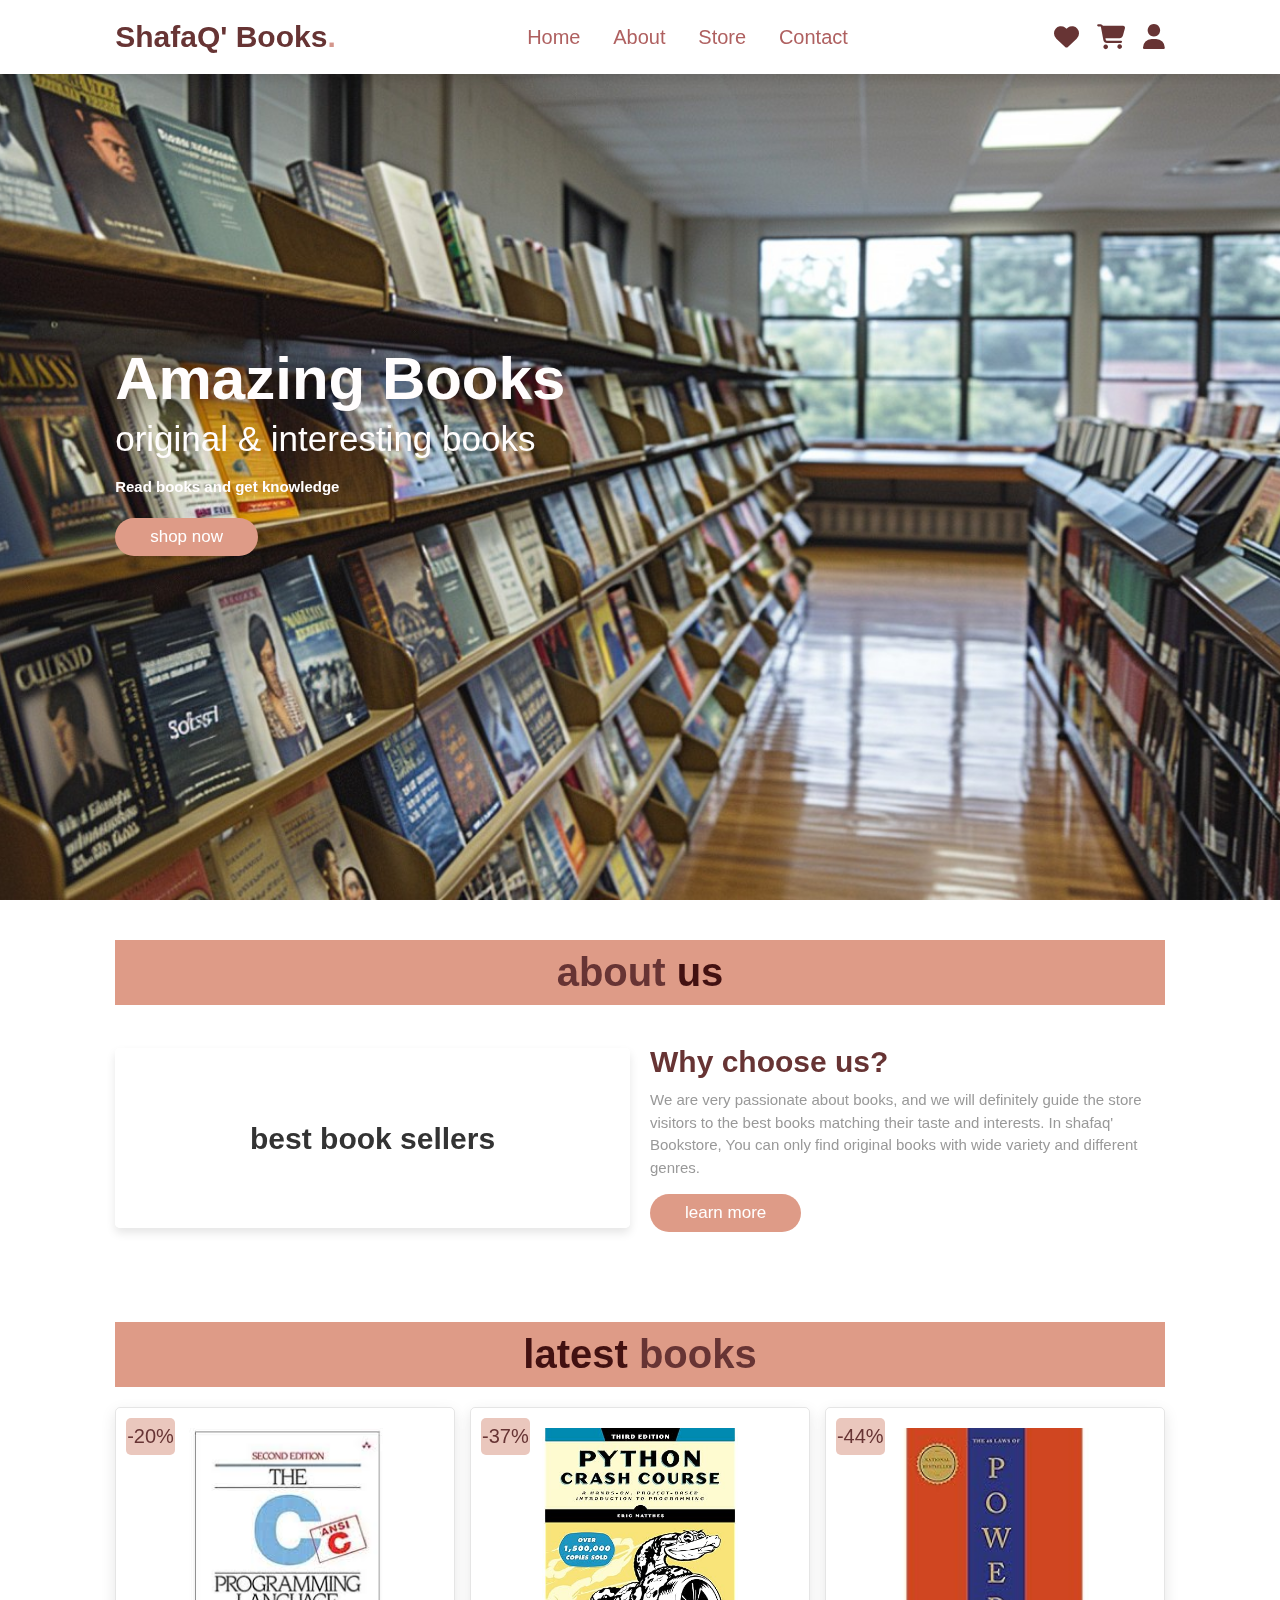
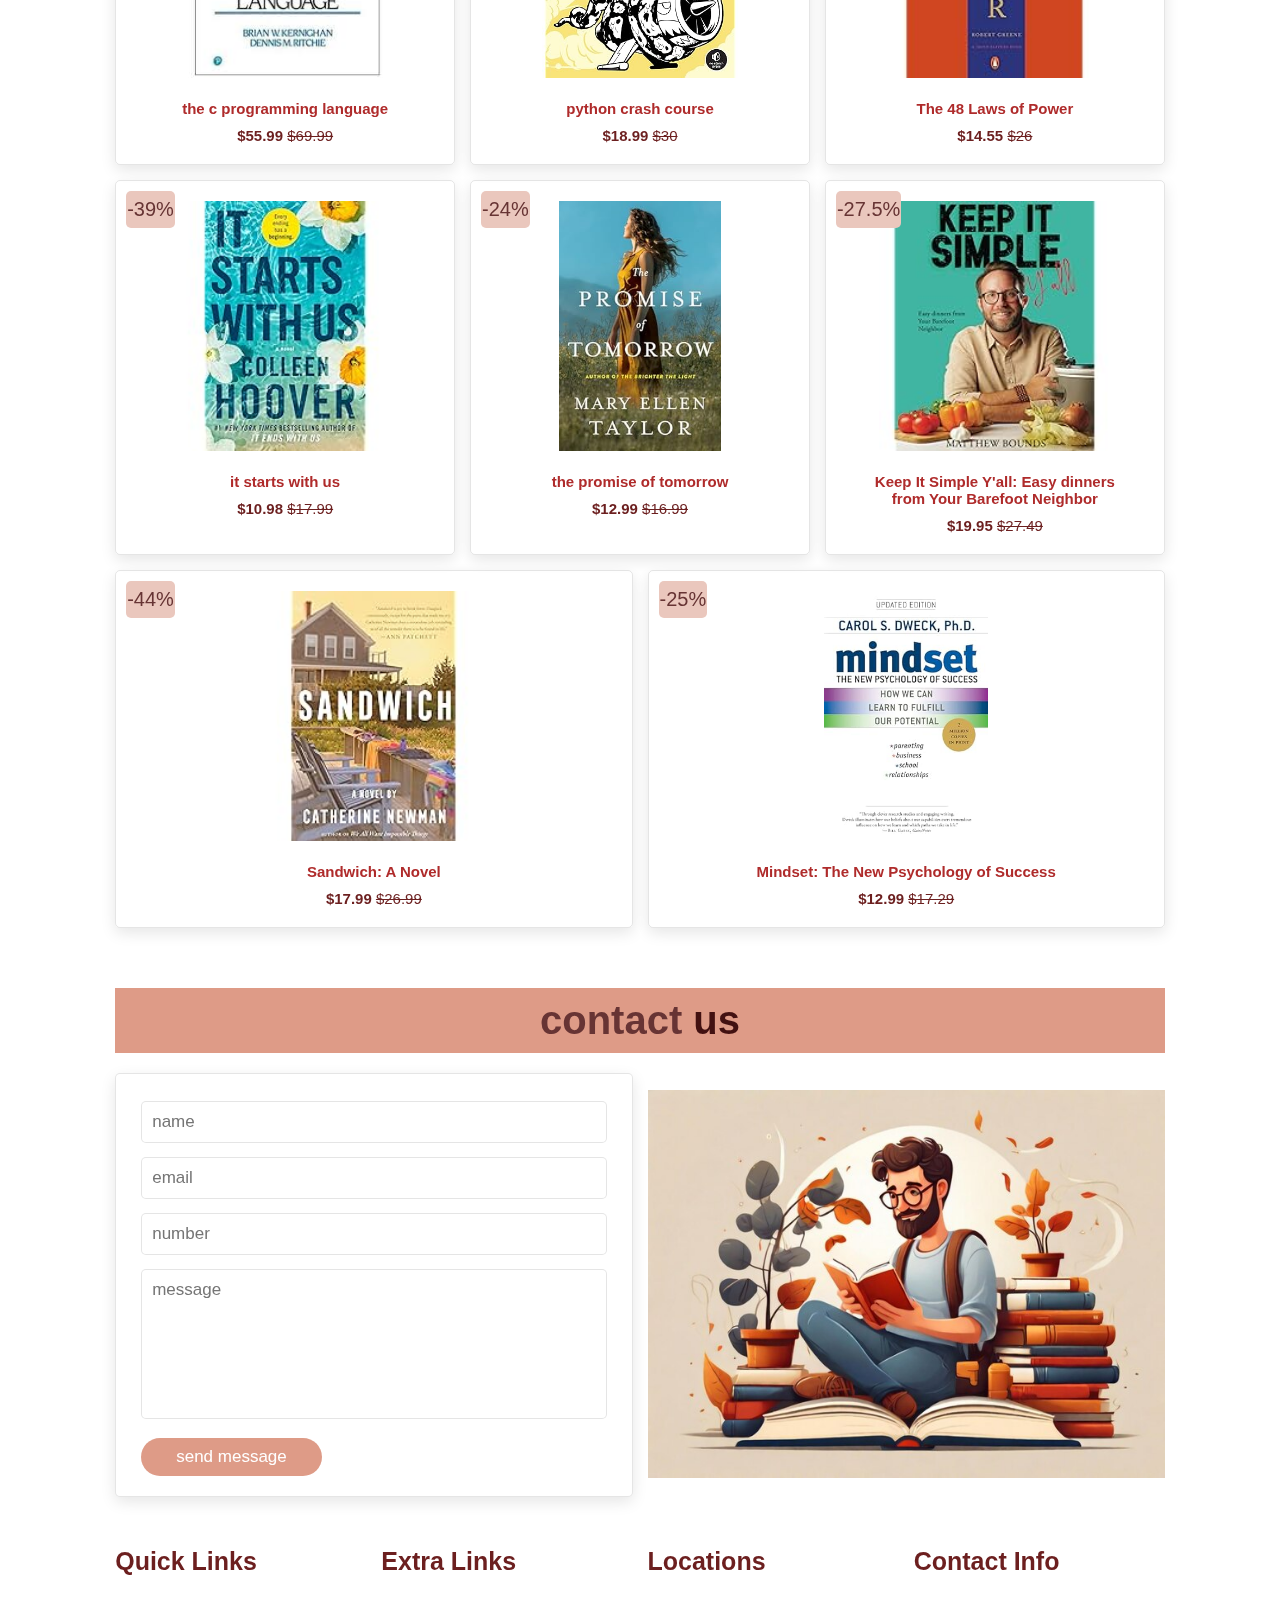
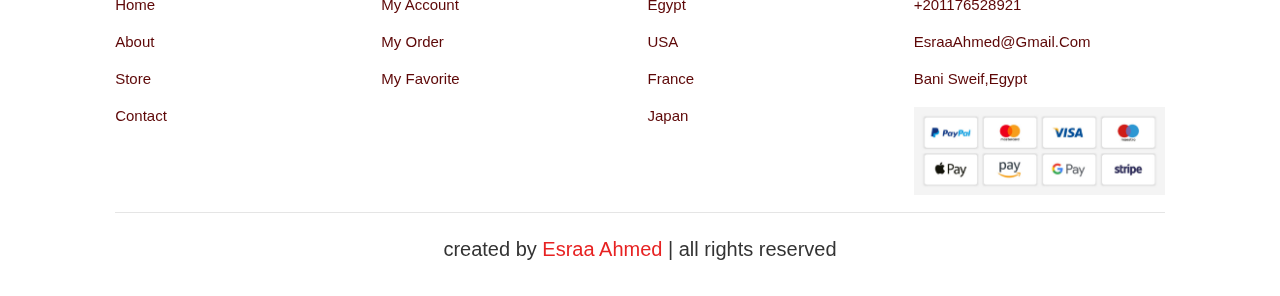
==== file.html @ a6eebbd1 "change" ====
<!DOCTYPE html>
<html lang="en">
<head>
    <meta charset="UTF-8">
    <meta name="viewport" content="width=device-width, initial-scale=1.0">
    
    <title>shafaq' BookStore</title>
    <link rel="icon" href="images/open-book (1).png" type="image/x-icon">
    <link rel="stylesheet" href="style.css">
    <link rel="stylesheet" href="https://cdnjs.cloudflare.com/ajax/libs/font-awesome/6.5.2/css/all.min.css">

</head>
<style>
    .home{
        background-image: url('/images/StockCake-Bookstore\ Interior\ Shelves_1720951370.jpg') ;
        display: flex;
        align-items: center;
        min-height: 100vh;
        background-size: cover;
        background-position: center;
    }
</style>
<body>
    <header>
        <input type="checkbox" name="" id="toggler">
        <label for="toggler" class="fas fa-bars"></label>
        <a href="#" class="logo">shafaQ' Books<span>.</span></a>
        <nav class="navbar">
            <a href="#home">Home</a>
            <a href="#about">About</a>
            <!-- servies -->
            <a href="#products">Store</a> 
            <a href="#contact">Contact</a>
            </nav>
        
            <div class="icons">
                <a href="#" class="fas fa-heart"></a>
                <a href="#" class="fas fa-shopping-cart"></a>
                <a href="#" class="fas fa-user"></a>
            </div>
    </header>
    <section class="home" id="home">
        <div class="content">
            <h3> Amazing Books</h3>
            <span>original & interesting books</span>
            <p>Read books and get knowledge</p>
            <a href="#" class="btn">shop now</a>
        </div>
    </section>
    <section class="about" id="about">
        <h1 class="heading"> <span> about </span> us</h1>
        <div class="row">
            <div class="video-container">
                <video src="images/4243590-hd_1920_1080_30fps.mp4" autoplay muted loop></video>
                <h3>best book sellers</h3>
            </div>
            <div class="content">
                <h3>Why choose us?</h3>
                <p>
                    We are very passionate about books, and we will definitely guide the store visitors to the best books matching their taste and interests.
                    In shafaq' Bookstore, You can only find original books with wide variety and different genres.
                </p>
                <a href="#" class="btn">learn more</a>
            </div>
        </div>
    </section>

    <section class="products" id="products">
        <h1 class="heading"> latest <span> books</span> </h1>
        <div class="box-container">
            <div class="box">
                <span class="discount">-20%  </span>
                <div class="image">
                    <img src="images/1.jfif" alt="">
                    <div class="icons">
                        <a href="#" class="fas fa-heart"></a>
                        <a href="#" class="cart-btn">Add To Cart</a>
                        <a href="#" class="fas fa-share"></a>
                    </div>
                </div>
                <div class="content">
                    <h3> the c programming language </h3>
                    <div class="price">$55.99 <span> $69.99</span></div>
                </div>
            </div>
            <div class="box">
                <span class="discount">-37% </span>
                <div class="image">
                    <img src="images/2.jpg" alt="">
                    <div class="icons">
                        <a href="#" class="fas fa-heart"></a>
                        <a href="#" class="cart-btn">Add to Cart</a>
                        <a href="#" class="fas fa-share"></a>
                    </div>
                </div>
                <div class="content">
                    <h3>python crash course</h3>
                    <div class="price">$18.99 <span> $30</span></div>
                </div>
            </div>
            <div class="box">
                <span class="discount">-44% </span>
                <div class="image">
                    <img src="images/3.jpg" alt="">
                    <div class="icons">
                        <a href="#" class="fas fa-heart"></a>
                        <a href="#" class="cart-btn">Add To Cart</a>
                        <a href="#" class="fas fa-share"></a>
                    </div>
                </div>
                <div class="content">
                    <h3>The 48 Laws of Power</h3>
                    <div class="price">$14.55 <span> $26</span></div>
                </div>
            </div>
            <div class="box">
                <span class="discount">-39%</span>
                <div class="image">
                    <img src="images/4.jpg" alt="">
                    <div class="icons">
                        <a href="#" class="fas fa-heart"></a>
                        <a href="#" class="cart-btn">Add to Cart</a>
                        <a href="#" class="fas fa-share"></a>
                    </div>
                </div>
                <div class="content">
                    <h3>it starts with us</h3>
                    <div class="price">$10.98 <span> $17.99</span></div>
                </div>
            </div>
            <div class="box">
                <span class="discount">-24%  </span>
                <div class="image">
                    <img src="images/5.jpg" alt="">
                    <div class="icons">
                        <a href="#" class="fas fa-heart"></a>
                        <a href="#" class="cart-btn">Add To Cart</a>
                        <a href="#" class="fas fa-share"></a>
                    </div>
                </div>
                <div class="content">
                    <h3>the promise of tomorrow</h3>
                    <div class="price">$12.99 <span> $16.99</span></div>
                </div>
            </div>
            <div class="box">
                <span class="discount">-27.5%</span>
                <div class="image">
                    <img src="images/6.jpg" alt="">
                    <div class="icons">
                        <a href="#" class="fas fa-heart"></a>
                        <a href="#" class="cart-btn">Add To Cart</a>
                        <a href="#" class="fas fa-share"></a>
                    </div>
                </div>
                <div class="content">
                    <h3> Keep It Simple Y'all: Easy dinners<br> from Your Barefoot Neighbor </h3>
                    <div class="price">$19.95 <span> $27.49</span></div>
                </div>
            </div>
            <div class="box">
                <span class="discount">-44% </span>
                <div class="image">
                    <img src="images/7.jpg" alt="">
                    <div class="icons">
                        <a href="#" class="fas fa-heart"></a>
                        <a href="#" class="cart-btn">Add To Cart</a>
                        <a href="#" class="fas fa-share"></a>
                    </div>
                </div>
                <div class="content">
                    <h3>Sandwich: A Novel</h3>
                    <div class="price">$17.99 <span> $26.99</span></div>
                </div>
            </div>
            <div class="box">
                <span class="discount">-25% </span>
                <div class="image">
                    <img src="images/8.jpg" alt="">
                    <div class="icons">
                        <a href="#" class="fas fa-heart"></a>
                        <a href="#" class="cart-btn">Add To Cart</a>
                        <a href="#" class="fas fa-share"></a>
                    </div>
                </div>
                <div class="content">
                    <h3>Mindset: The New Psychology of Success</h3>
                    <div class="price">$12.99 <span> $17.29</span></div>
                </div>
            </div>
        </div>
    </section>

    <section class="contact" id="contact">
        <h1 class="heading">
            <span>contact</span> us</h1>
        <div class="row">
            <form action="">
                <input type="text" placeholder="name" class="box">
                <input type="email" placeholder="email" class="box">
                <input type="text" placeholder="number" class="box">
                <textarea name="" placeholder="message" class="box" cols="30" rows="10"></textarea>
                <input type="submit" value="send message" class="btn">
            
            </form>
            <div class="image">
                <img src="images/world-book-day-boygirl-reading-illstration_1046390-50341.jpg" alt="">
            </div>
        </div>
    </section>
    <section class="footer">
        <div class="box-container">
            <div class="box">
                <h3>quick links</h3>
                <a href="#home">Home</a>
                <a href="#about">About</a>
                <a href="#products">Store</a>
                <a href="#contact">Contact</a>
            </div>
            <div class="box">
                <h3>extra links</h3>
                <a href="#">my account</a>
                <a href="#">my order</a>
                <a href="#">my favorite</a>
            </div>
            <div class="box">
                <h3>locations</h3>
                <a href="#">egypt</a>
                <a href="#">USA</a>
                <a href="#">france</a>
                <a href="#">japan</a>
            </div>
            <div class="box">
                <h3>contact info</h3>
                <a href="#">+201176528921</a>
                <a href="#">EsraaAhmed@gmail.com</a>
                <a href="#">Bani Sweif,Egypt</a>
                <img src="images/360_F_473846184_0k637f6855ZJqaulKqAmgJTEVGVibR1P.jpg" alt="">
            </div>
        </div>
        <div class="credit">
            created by <span>Esraa Ahmed</span> | all rights reserved
        </div>
    </section>
</body>
</html>
---- style.css ----
*{
    margin: 0;
    padding: 0;
    box-sizing: border-box;
    font-family: Verdana, Geneva, Tahoma, sans-serif;
    outline: none; border: none;
    text-decoration: none;
    text-transform: none;
    transition: .2s linear;
}
:root {
    --clr-dark: #070a12;
    --clr-light: #f1f5f9;
    --clr-accent: #e11d48;
    --clr-lightRose: #fb7185;
    --clr-green: #4ade80;
    --clr-sky: #38bdf8;
    --clr-pink: #f472b6;
    --clr-violet: #a78bfa;
    --clr-yellow: #facc15;
}
html{
    font-size: 62.5%;
    scroll-behavior: smooth;
    scroll-padding-top: 6rem;
    overflow-x: hidden;

}
section{
    padding: 2rem 9%;
}
.heading{
    text-align: center;
    font-size: 4rem;
    color:#421111;
    margin: 2rem 0;
    padding: 1rem;
    background:rgb(222, 155, 135);

}
.heading span{
    color:  rgb(103, 52, 52);
}
.btn{
    display: inline-block;
    margin-top: 1rem;
    border-radius: 5rem;
    background:rgb(222, 155, 135);
    color: #fff;
    padding: .9rem 3.5rem;
    cursor: pointer;
    font-size:1.7rem;
}
.btn:hover{
    background: rgb(103, 52, 52);
}
header{
    position: fixed;
    top: 0;
    left: 0;
    right: 0;
    background: white;
    padding:2rem 9% ;
    display: flex;
    justify-content: space-between;
    align-items: center;
    z-index: 1000;
    box-shadow: 0 .5rem 1rem rgba(0, 0, 0, .1);
}
header .logo{
    font-size: 3rem;
    font-weight: bolder;
    color: rgb(103, 52, 52);
    text-transform: capitalize;
    
}
header .logo span{
    color:rgb(212, 150, 140);
}
header .navbar a{
    font-size: 2rem;
    padding: 0 1.5rem;
    color:rgb(175, 96, 96);

}
header .icons a{
    font-size: 2.5rem;
    color: rgb(103, 52, 52);
    margin-left: 1.5rem;
    
}
header .icons a:hover{
    color: rgb(212, 150, 140);

}
header #toggler{
    display: none;
}
header .fa-bars{
    font-size:3rem ;
    border-radius: .5rem;
    color: rgb(182, 145, 101);
    padding: .5rem 1.5rem ;
    cursor: pointer;
    border: .1rem solid rgba(0, 0, 0, .3);
    display: none;
}
/* .home{
    display: flex;
    align-items: center;
    min-height: 100vh;
    background: url(../images/StockCake-Bookstore\ Interior\ Shelves_1720951370.jpg) no-repeat;
    background-size: cover;
    background-position: center;
    

} */
.home .content{
    max-width: 50rem;
}
.home .content h3{
    font-size: 6rem;
    color:rgb(255, 253, 253);
}
.home .content span{
    font-size: 3.5rem;
    color:rgb(255, 253, 253);
    padding: 1rem 0;
    line-height: 1.5;
    font-weight: 600rem;
}
.home .content p{
    font-size: 1.5rem;
    color:rgb(255, 253, 253);
    padding: 1rem 0;
    line-height: 1.5;
    font-weight: bolder;

}

.about .row{
    display: flex;
    align-items: center;
    gap: 2rem ;
    flex-wrap: wrap;
    padding: 2rem 0;
    padding-bottom: 3rem;
}
.about .row .video-container{
    flex: 1 1 40rem;
    position: relative;
}
.about .row .video-container video{
    width: 100%;
    height: 100%;
    object-fit: cover;
    border: 1.5rem solid #fff;
    border-radius: .5rem;
    box-shadow: 0 .5rem 1rem rgba(0, 0, 0, .1);

}
.about .row .video-container h3{
    position: absolute;
    top: 50%;
    transform: translateY(-50%);
    font-size: 3rem;
    color: #333;
    background: #fff;
    width: 100%;
    padding: 1rem 2rem ;
    text-align: center;
    mix-blend-mode: screen;
}

.about .row .content{
    flex:1 1 40rem;
}
.about .row .content h3{
    font-size: 3rem;
    color:rgb(103, 52, 52);

}
.about .row .content p{
    font-size: 1.5rem;
    color: #999;
    padding: .5rem 0;
    padding-top: 1rem;
    line-height: 1.5 ;
    
}
.products .box-container{
    display: flex;
    flex-wrap: wrap;
    gap: 1.5rem;
}
.products .box-container .box{
    flex: 1 1 30rem;
    box-shadow: 0 .5rem 1.5rem rgba(0, 0, 0, .1);
    border-radius: .5rem;
    border:.1rem solid rgba(0, 0, 0, .1);
    position: relative;

}
.products .box-container .box .discount{
    position: absolute;
    top: 1rem;
    left: 1rem;
    padding:.7rem .1rem;
    background: rgb(234, 199, 189);
    color:rgb(103, 52, 52);
    font-size: 2rem;
    z-index: 1;
    border-radius: .5rem;
}
.products .box-container .box .image{
    position: relative;
    text-align: center;
    padding-top: 2rem;
    overflow: hidden;
    
}
.products .box-container .box .image img{
    height: 25rem;
}
.products .box-container .box:hover .image img{
    transform: scale(1.1);
}
.products .box-container .box .image .icons{
    position: absolute;
    bottom: -7rem ; left: 0; right: 0;
    display: flex;
    
}
.products .box-container .box:hover .image .icons{
    bottom: 0;
}

.products .box-container .box .image .icons a{
    height: 5rem;
    line-height: 5rem;
    font-size: 2rem;
    width: 50%;
    color: #fff;
    background: rgba(196, 85, 85, 0.877);
    
}
.products .box-container .box .image .icons .cart-btn{
    border-left: .2rem solid #fff7;
    border-right: .2rem solid #fff7;
    width: 100%;
}

.products .box-container .box .image .icons a:hover{
    background: #6c1f1f;
}
.products .box-container .box .content{
    padding: 2rem;
    text-align: center;

}
.products .box-container .box .content h3{
    font-size: 1.5rem;
    color: #af2b2b;
    
}
.products .box-container .box .content .price{
    font-size: 1.5rem;
    color: #6c1f1f;
    font-weight: bolder;
    padding-top: 1rem ;


}
.products .box-container .box .content .price span{
    font-size: 1.5rem;
    color: #6c1f1f;
    font-weight: lighter;
    text-decoration: line-through;

}
.contact .row{
    display: flex;
    flex-wrap: wrap;
    gap: 1.5rem;
    align-items: center;
    
    
}
.contact .row form{
    flex:1 1 40rem;
    padding:2rem 2.5rem;
    box-shadow: 0 .5rem 1.5rem rgba(0, 0, 0, .1);
    border: .1rem solid rgba(0, 0, 0, .1);
    background: #ffffff;
    border-radius: .5rem;
}
.contact .row .image{
    flex:1 1 40rem;
}
.contact .row .image img {
    width: 100%;
    }
.contact .row form .box{
    padding:1rem;
    font-size:1.7rem;
    color: #333;
    text-transform: none;
    border: .1rem solid rgba(0, 0, 0, .1);
    border-radius: .5rem;
    margin: .7rem 0;
    width: 100%;
}
.contact .row form .box:focus{
    border-color: #6c1f1f;
}
.contact .row form textarea{
    height: 15rem ;
    resize: none;
}
.footer .box-container{
    display: flex;
    flex-wrap: wrap;
    gap: 1.5rem;
}
.footer .box-container .box{
    flex: 1 1 25rem;
}
.footer .box-container .box h3{
    font-size: 2.5rem;
    color: #6c1f1f;
    padding: 1rem 0;
    text-transform: capitalize;
}
.footer .box-container .box a{
    display: block;
    font-size: 1.5rem;
    color: #5d0707;
    padding: 1rem 0;
    text-transform: capitalize;
}
.footer .box-container .box a:hover{
    color: #b20909;
    text-decoration: underline;
}
.footer .box-container .box img{
    margin-top: 1rem;
    width: 100%;
    

}
.footer .credit{
    text-align: center;
    padding: 1.5rem;
    margin-top: 1.5rem;
    padding-top: 2.5rem;
    font-size: 2rem;
    color: #333;
    border-top: .1rem solid rgba(0, 0, 0, .1);
}
.footer .credit span{
    color:#e72222;
}
















@media (max-width:991px){
    html{
        font-size: 55%;
    }
    header{
        padding: 2rem ;
    }
    section{
        padding: 2rem;
    }
    .home{
        background-position:left ;
    }
}
@media (max-width:768px){
    header .fa-bars{
        display: block;
    }
    header .navbar{
        position: absolute;
        top:100%; left: 0; right: 0;
        background: #f1f5f9;
        border-top: .1rem solid rgba(0, 0, 0, .1);
        clip-path: polygon(0 0 ,100% 0, 100% 0,0 0);
    }
    header #toggler:checked ~ .navbar{
        clip-path:polygon(0 0 ,100% 0, 100% 100%,0 100%);
    }
    header .navbar a{
        margin: 1.5rem;
        padding: 1.5rem;
        background: #f1f5f9;
        border: 1rem solid rgba(0, 0, 0, .1);
        display: block;
    }
    .home .content h3{
        font-size: 5rem;
    }
    .home .content span{
        font-size: 2.5rem;
    }
}
@media (max-width:450px){
    html{
        font-size: 50%;
    }
    .heading{
        font-size: 3rem;
    }
    
}
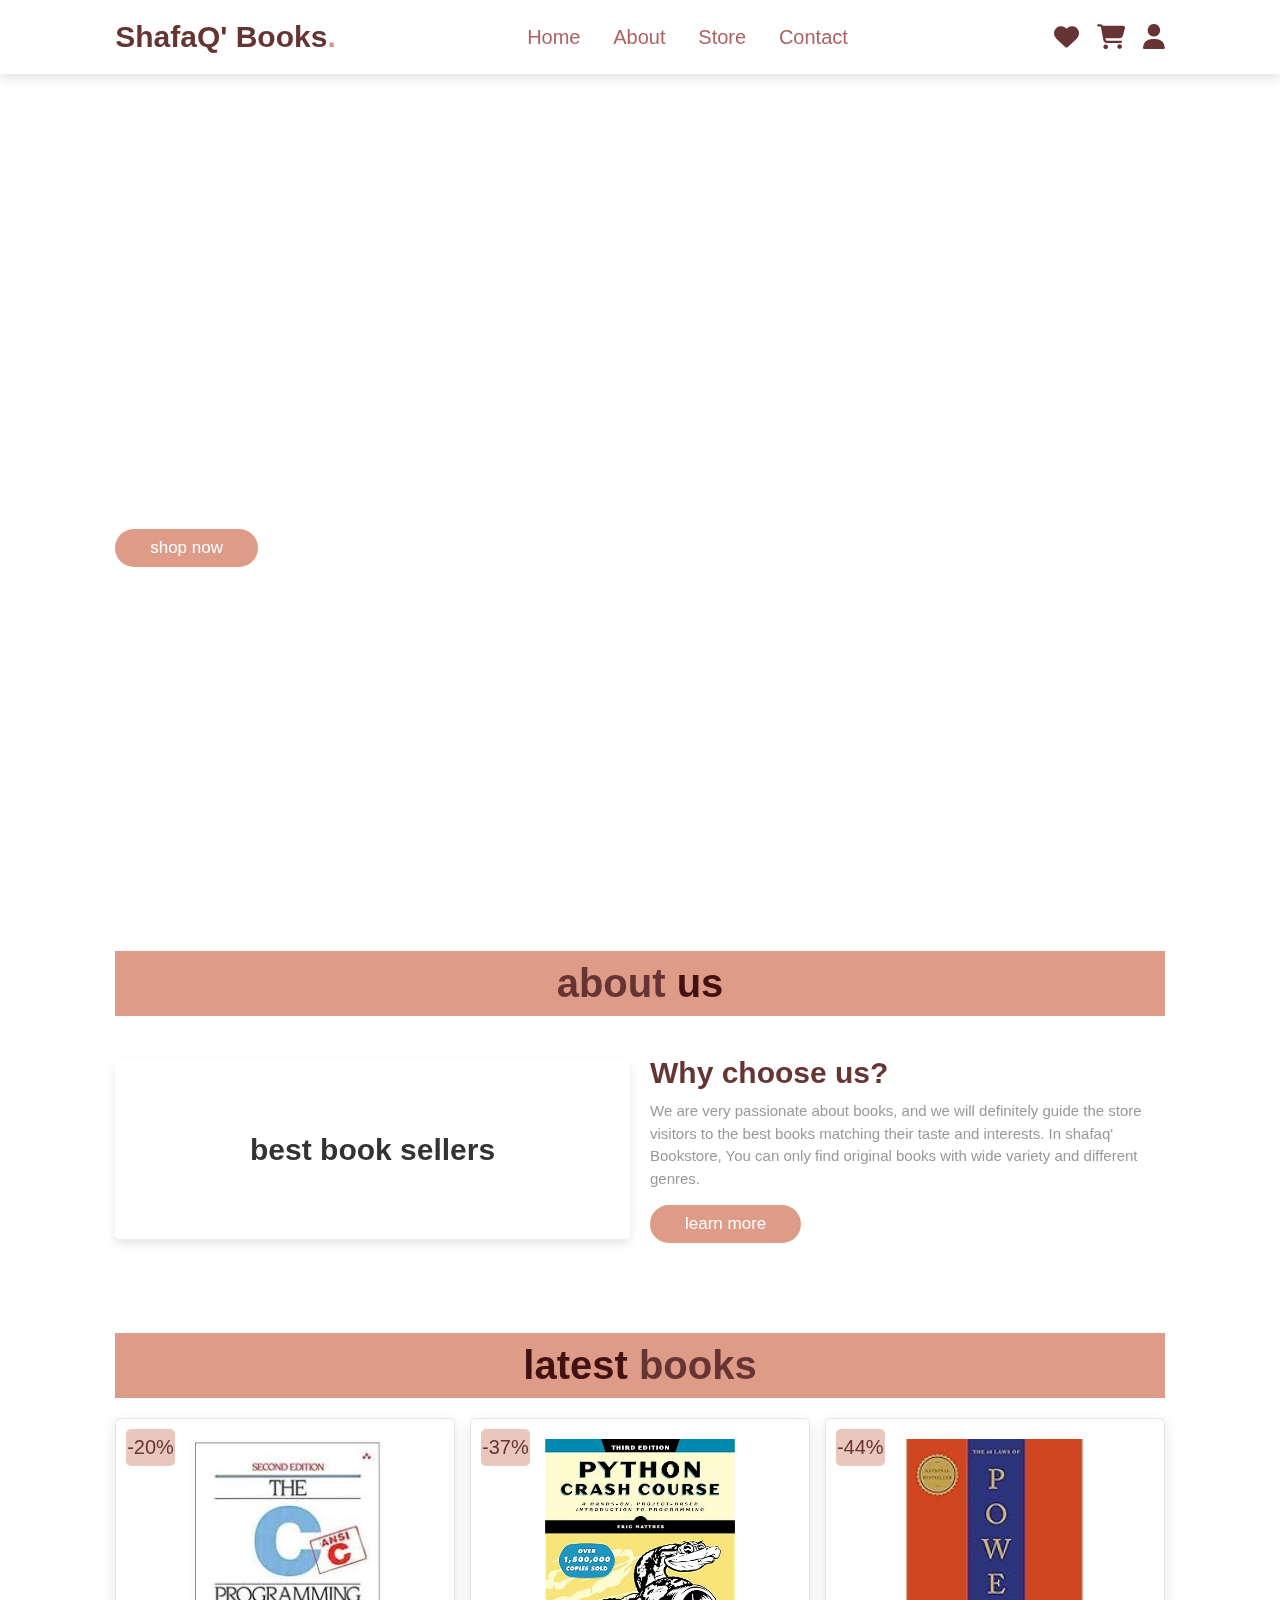
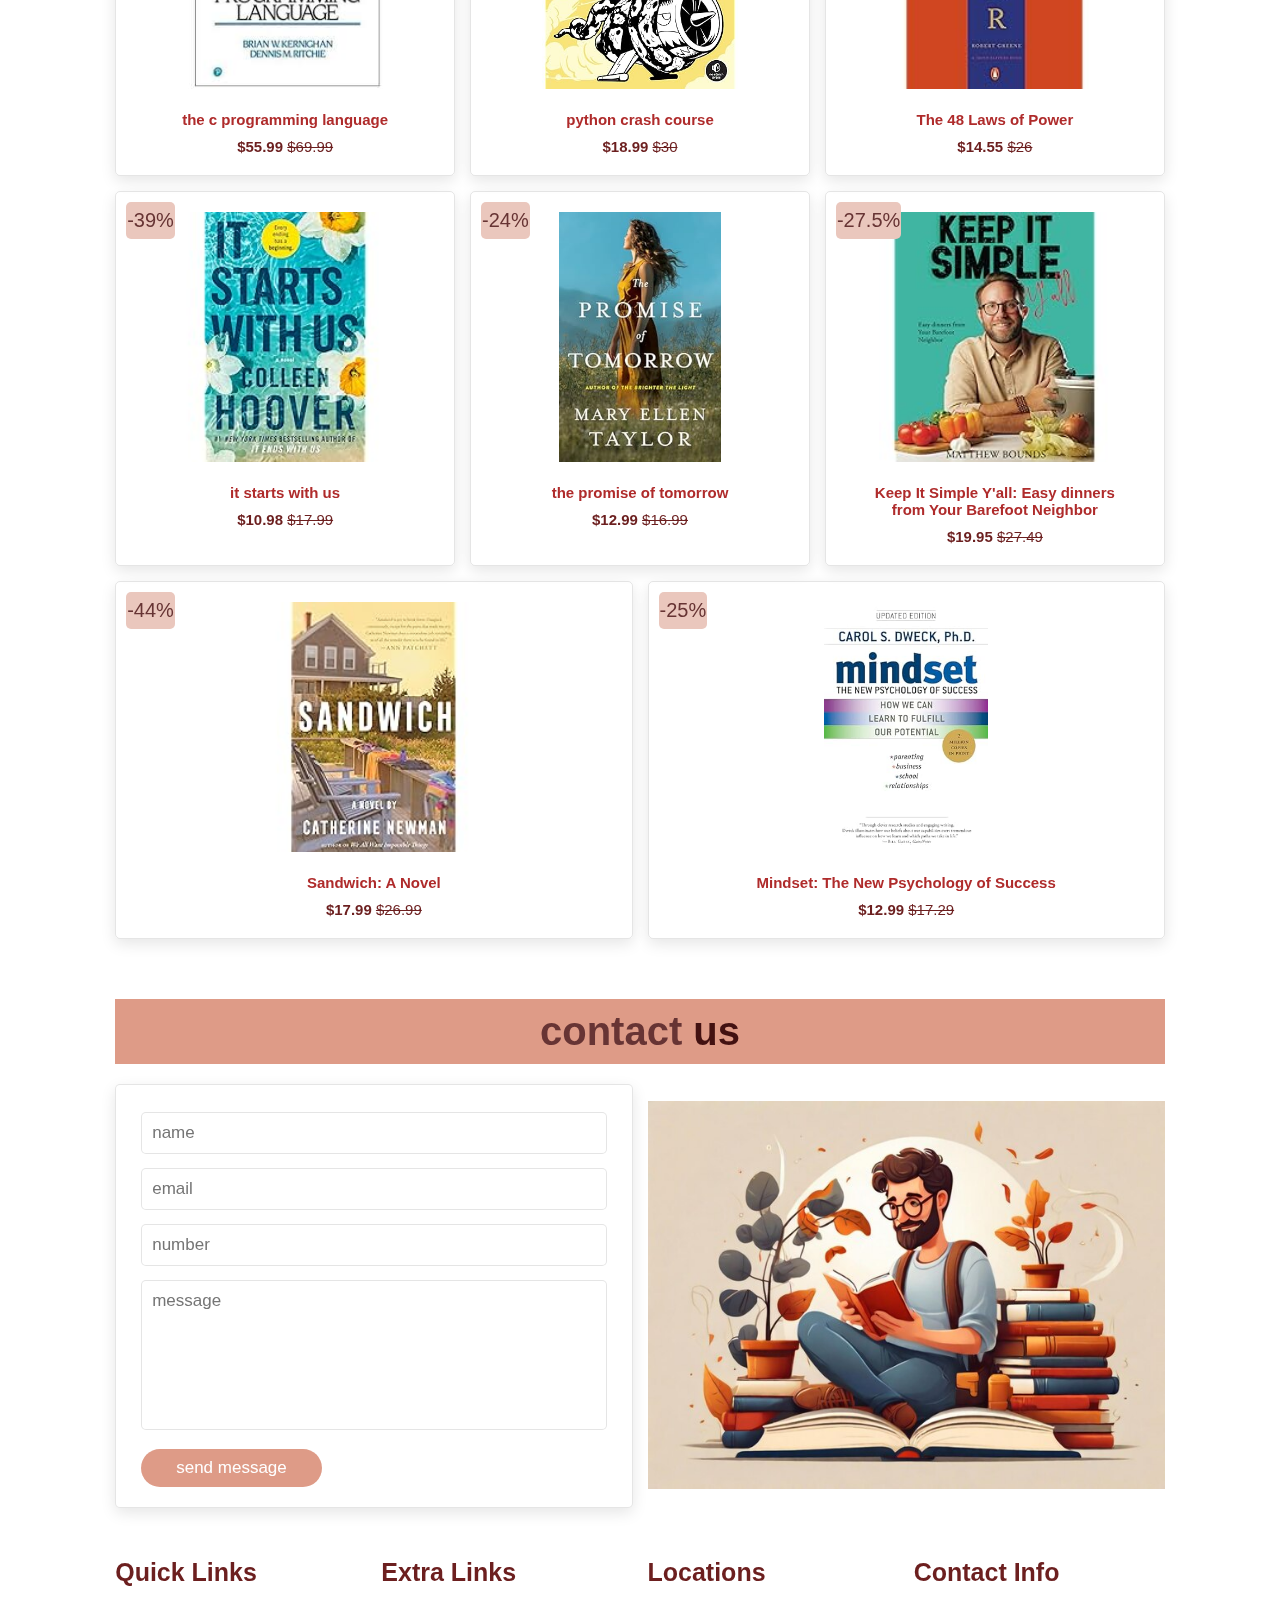
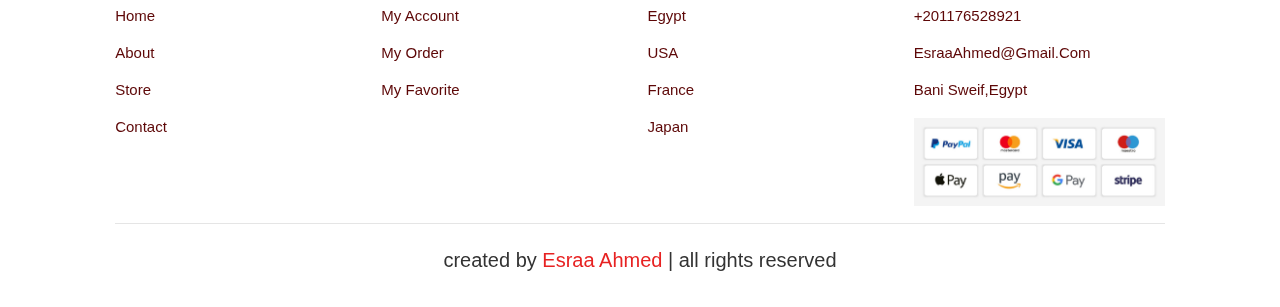
==== commit 85b957de: "back-img" ====
--- a/file.html
+++ b/file.html
@@ -10,16 +10,16 @@
     <link rel="stylesheet" href="https://cdnjs.cloudflare.com/ajax/libs/font-awesome/6.5.2/css/all.min.css">
 
 </head>
-<style>
+
     .home{
-        background-image: url('/images/StockCake-Bookstore\ Interior\ Shelves_1720951370.jpg') ;
+        background-image: url('../images/background.jpg') ;
         display: flex;
         align-items: center;
         min-height: 100vh;
         background-size: cover;
         background-position: center;
     }
-</style>
+
 <body>
     <header>
         <input type="checkbox" name="" id="toggler">
--- a/style.css
+++ b/style.css
@@ -105,16 +105,15 @@
     border: .1rem solid rgba(0, 0, 0, .3);
     display: none;
 }
-/* .home{
+
+.home{
     display: flex;
     align-items: center;
     min-height: 100vh;
-    background: url(../images/StockCake-Bookstore\ Interior\ Shelves_1720951370.jpg) no-repeat;
+    background-image: url(/images/background.jpg)  no-repeat;
     background-size: cover;
     background-position: center;
-    
-
-} */
+}
 .home .content{
     max-width: 50rem;
 }
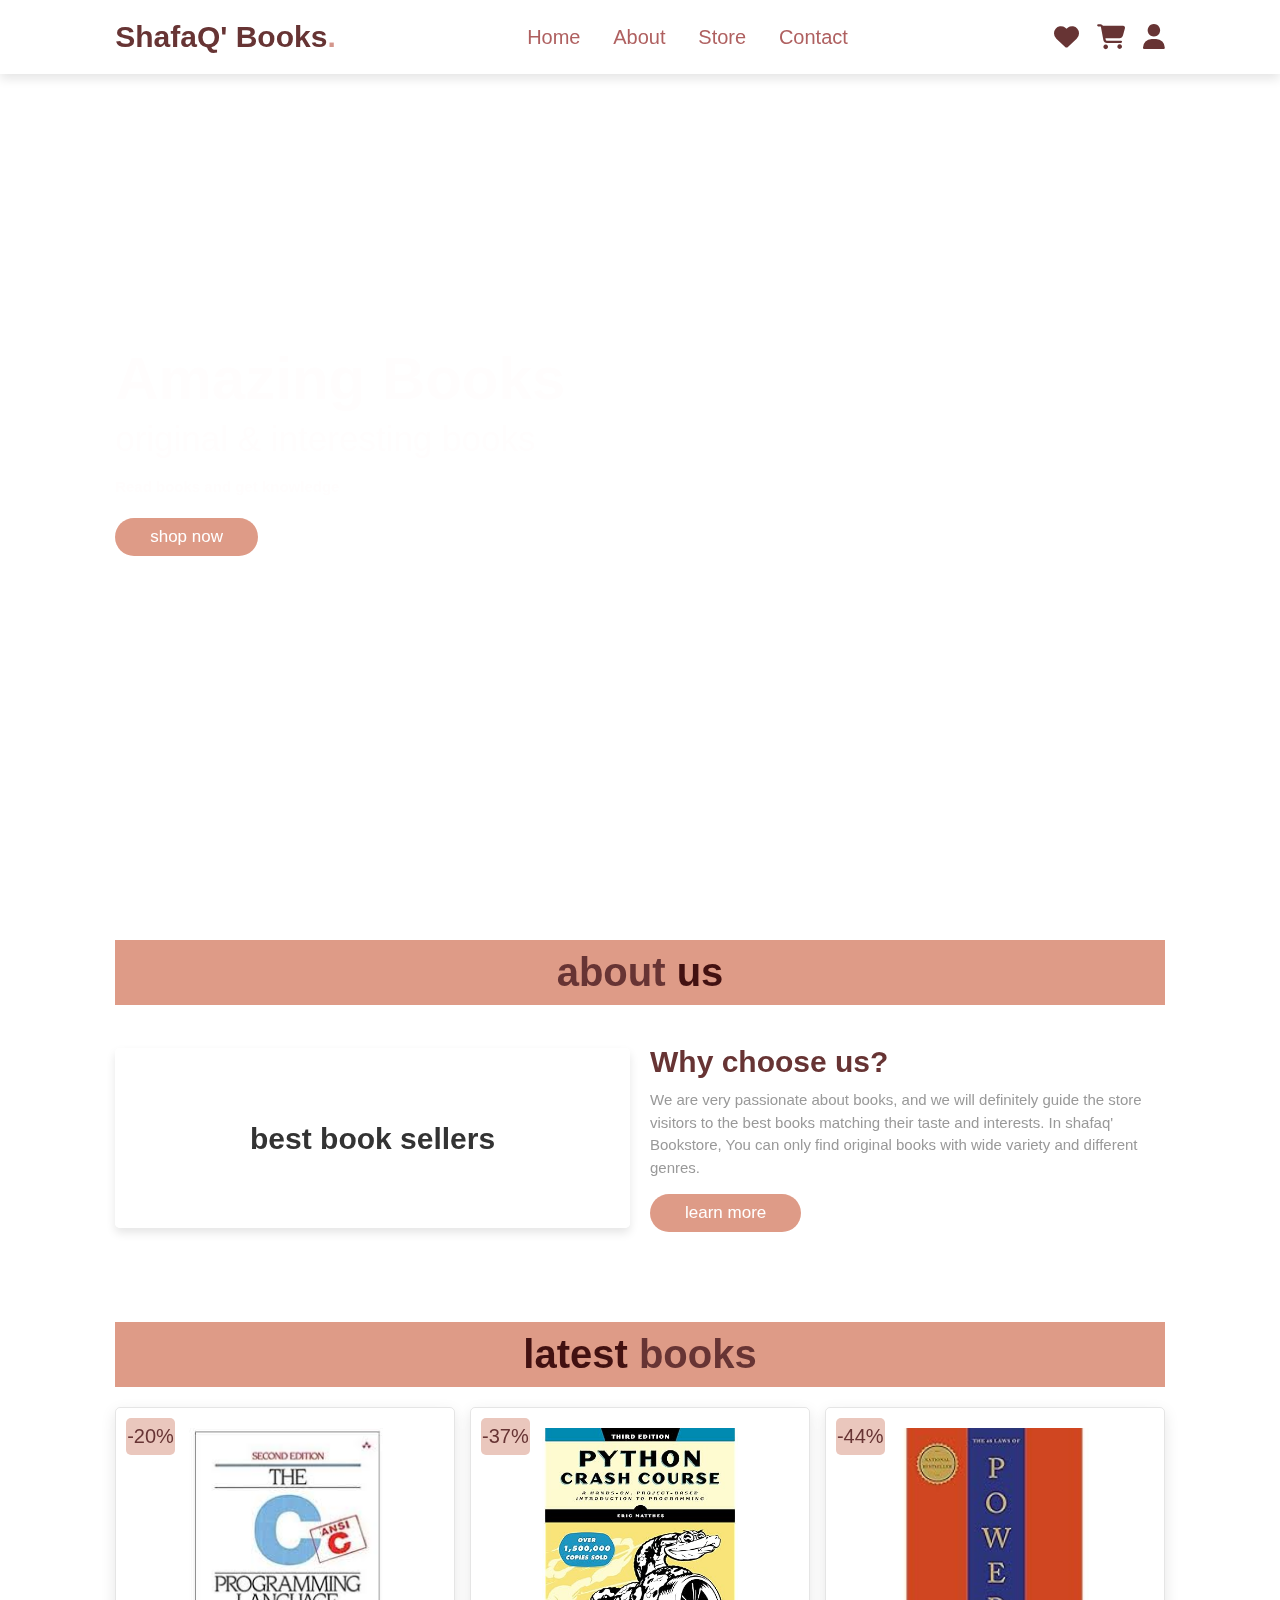
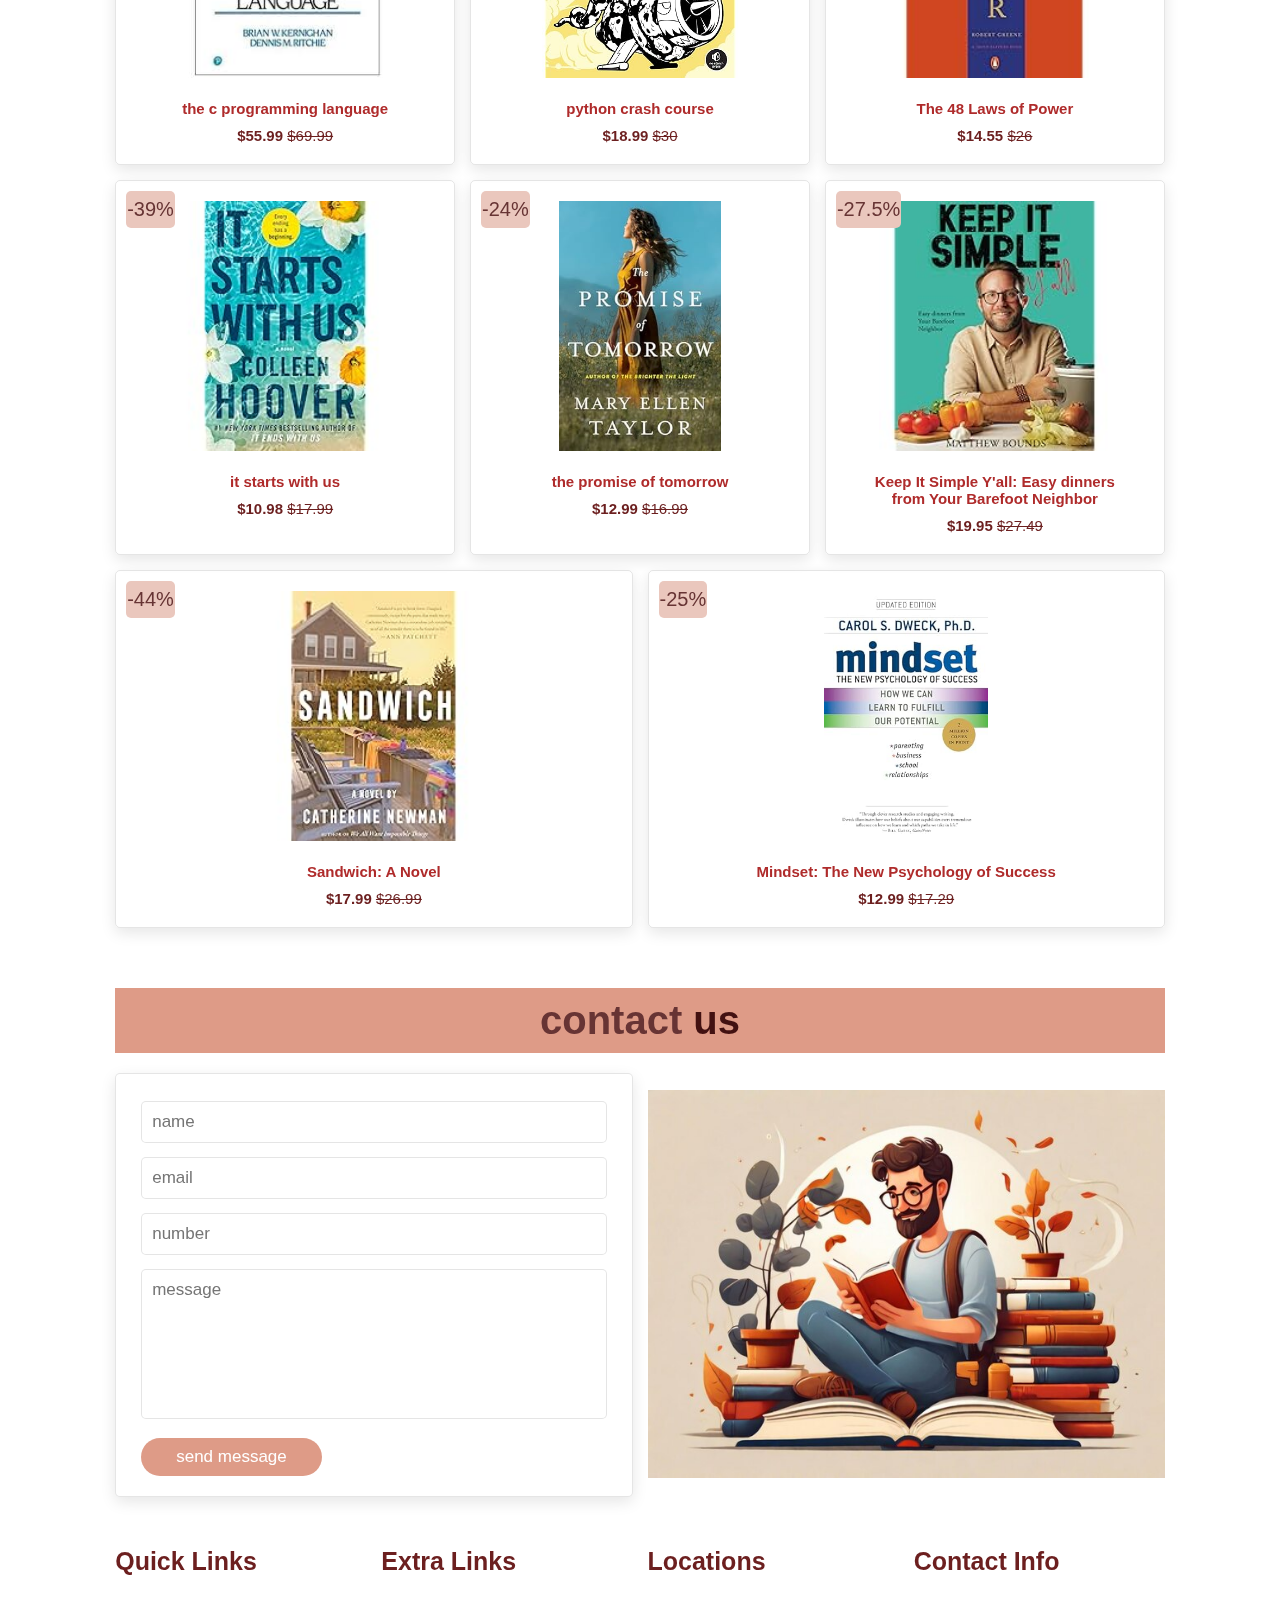
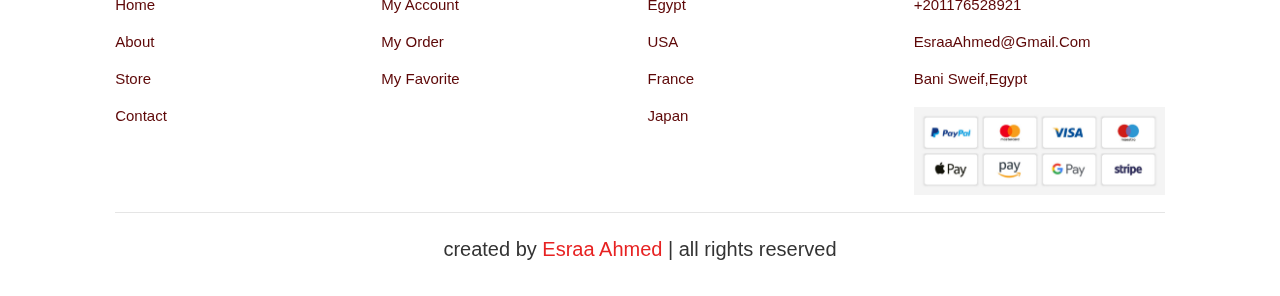
==== commit 8f501e1e: "finaaal" ====
--- a/file.html
+++ b/file.html
@@ -10,16 +10,6 @@
     <link rel="stylesheet" href="https://cdnjs.cloudflare.com/ajax/libs/font-awesome/6.5.2/css/all.min.css">
 
 </head>
-
-    .home{
-        background-image: url('../images/background.jpg') ;
-        display: flex;
-        align-items: center;
-        min-height: 100vh;
-        background-size: cover;
-        background-position: center;
-    }
-
 <body>
     <header>
         <input type="checkbox" name="" id="toggler">
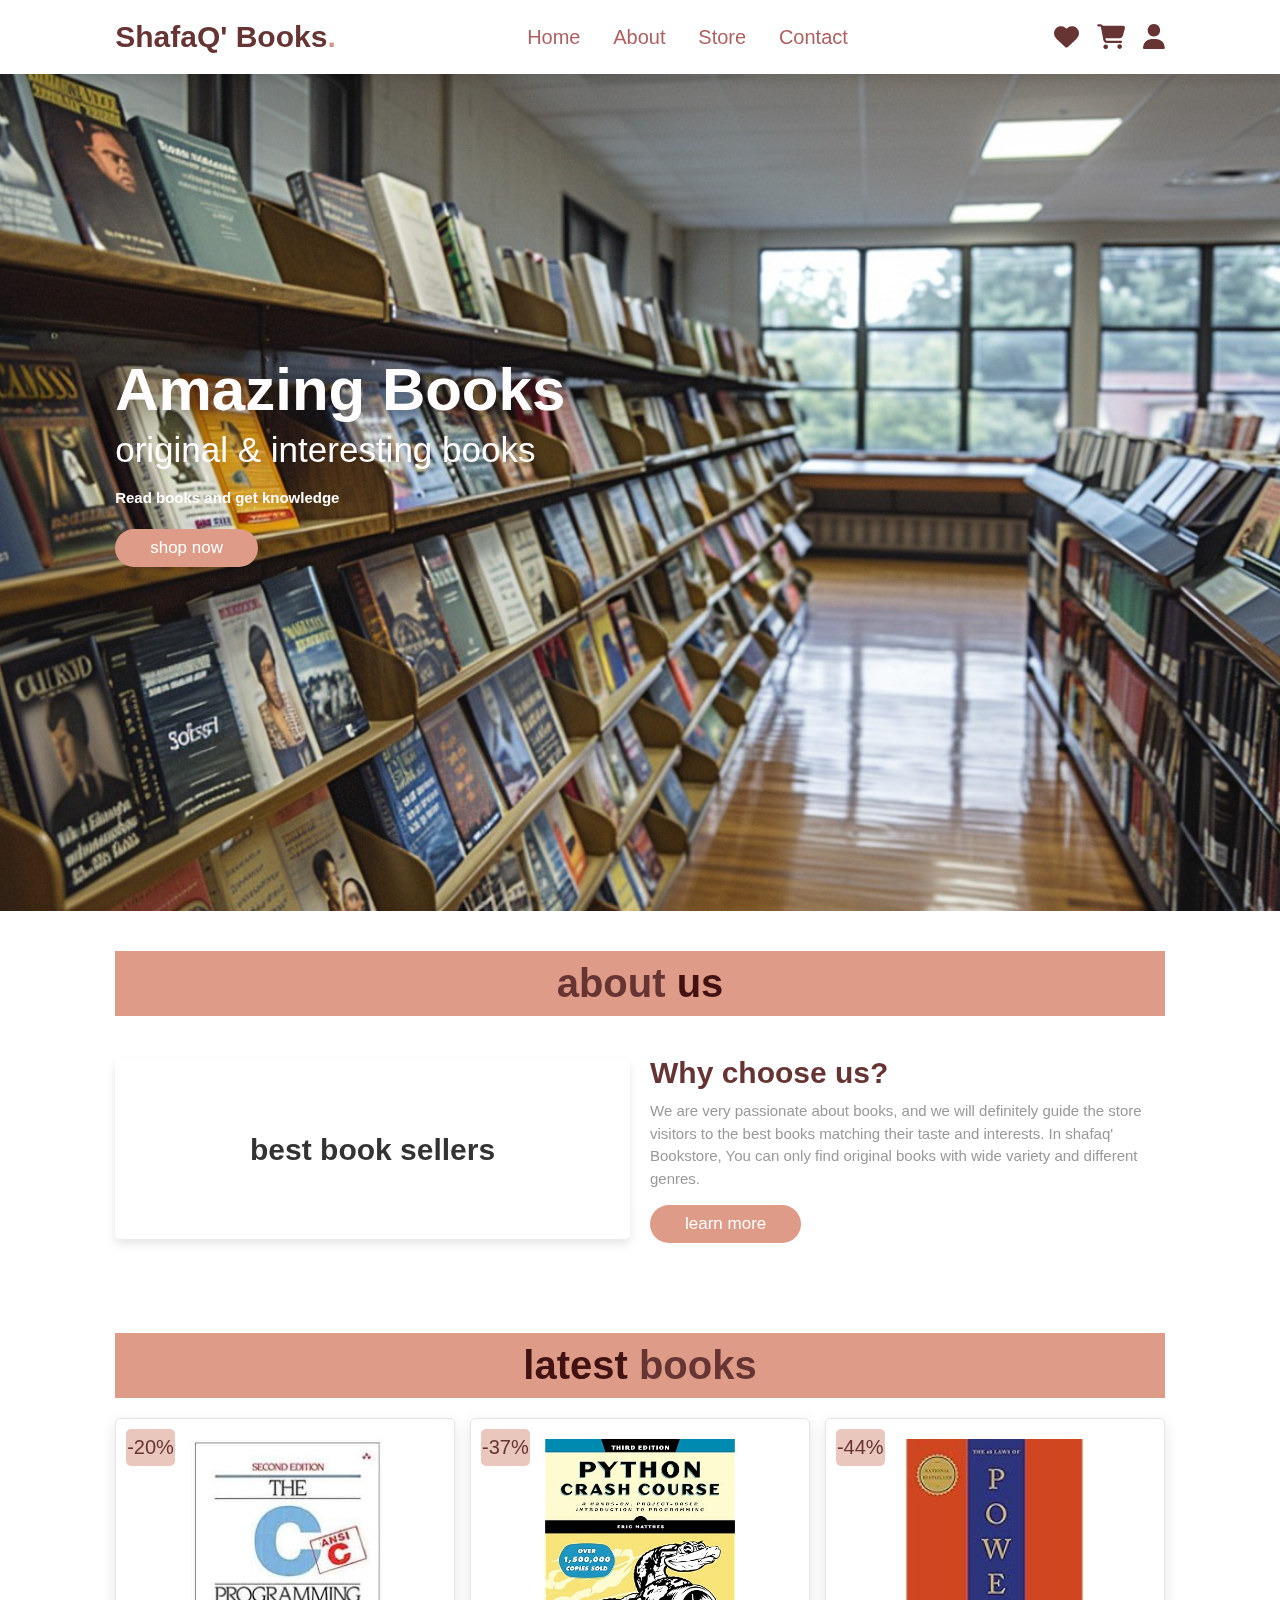
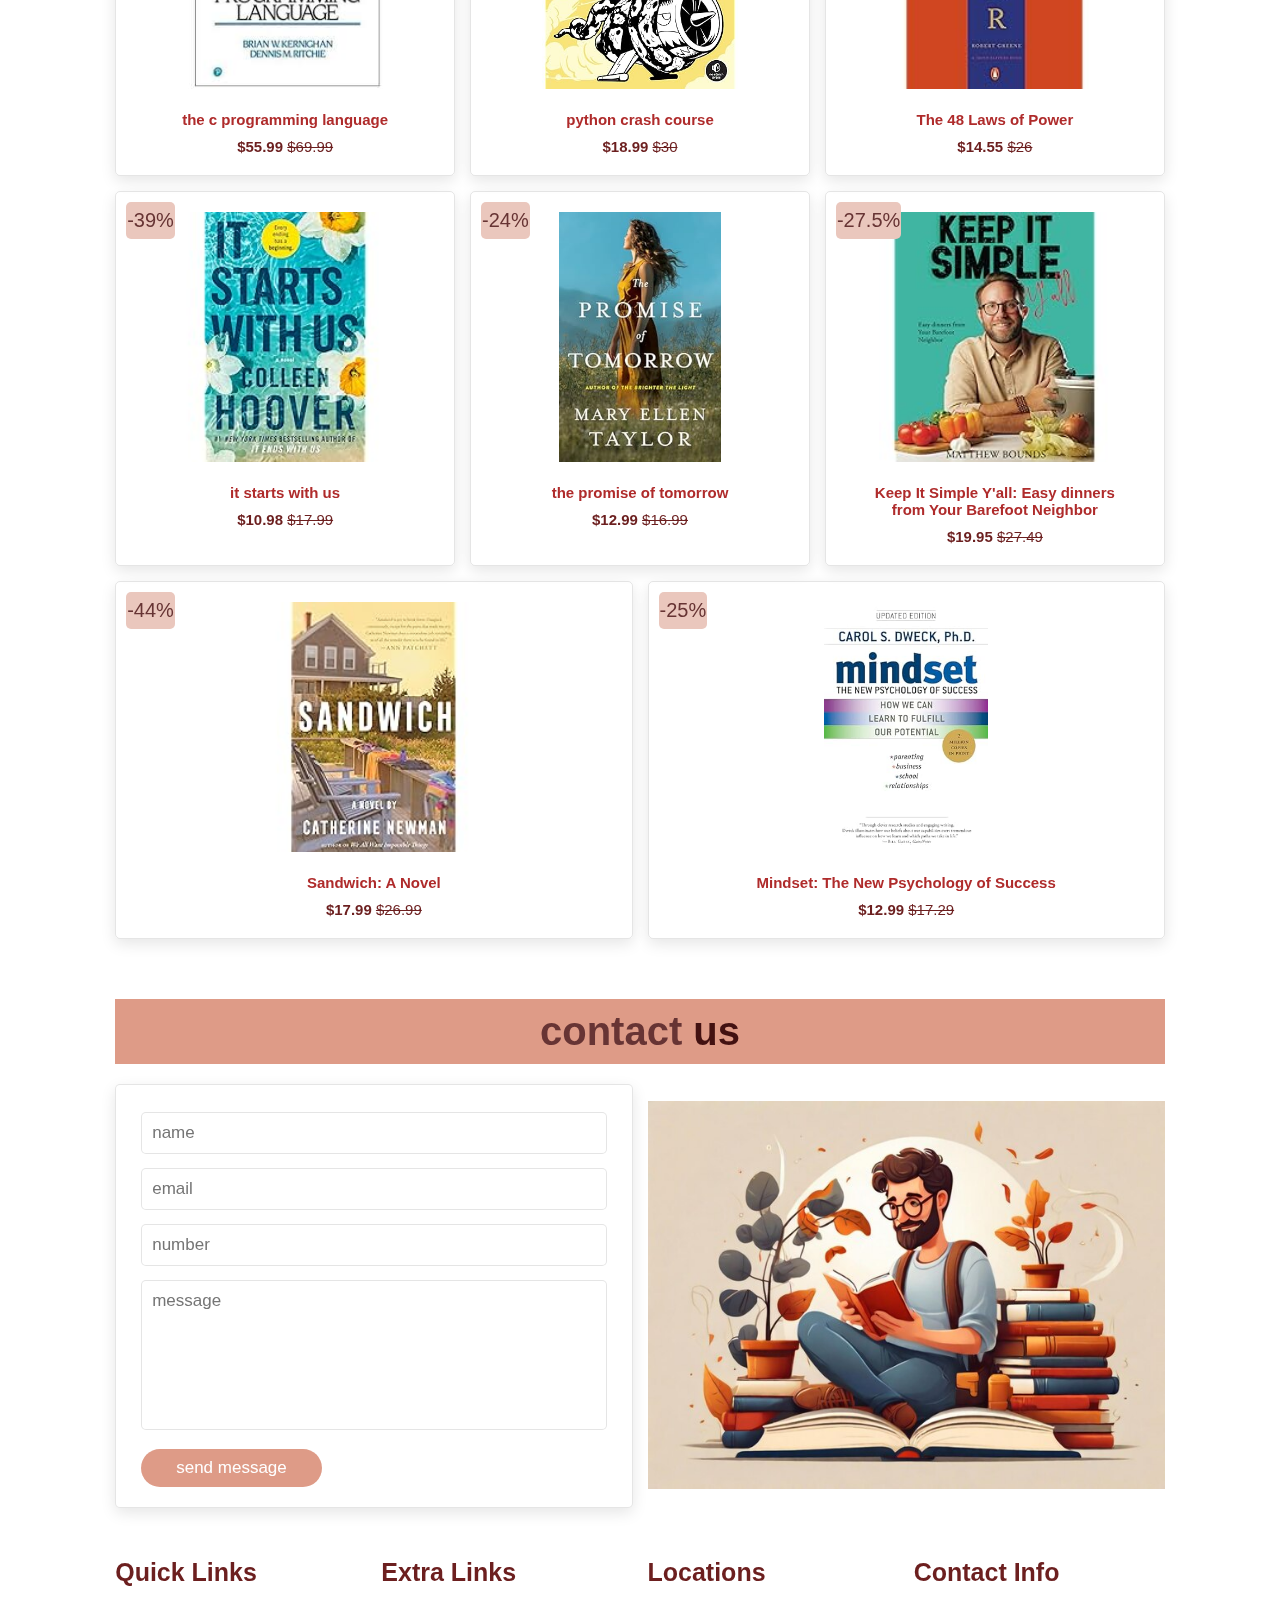
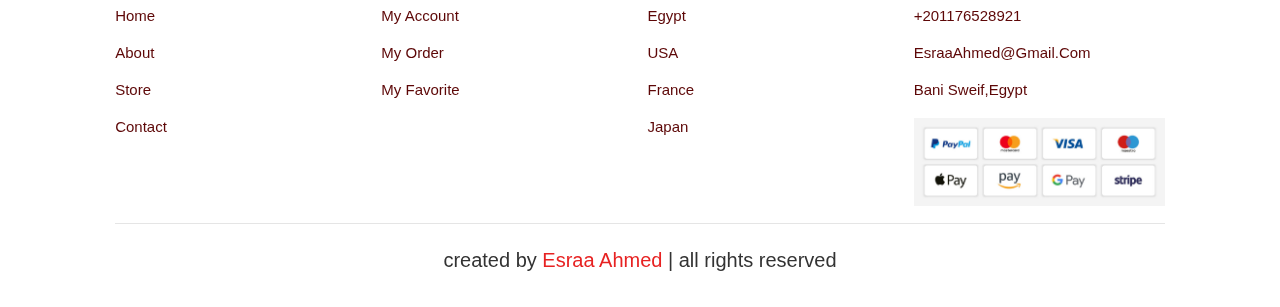
==== commit a5a83962: "yaallah" ====
--- a/file.html
+++ b/file.html
@@ -10,6 +10,16 @@
     <link rel="stylesheet" href="https://cdnjs.cloudflare.com/ajax/libs/font-awesome/6.5.2/css/all.min.css">
 
 </head>
+><style>
+    .home{
+    display: flex;
+    align-items: center;
+    min-height: 100vh;
+    background: url(/images/background.jpg)  no-repeat;
+    background-size: cover;
+    background-position: center;
+}
+</style>
 <body>
     <header>
         <input type="checkbox" name="" id="toggler">
--- a/style.css
+++ b/style.css
@@ -106,14 +106,7 @@
     display: none;
 }
 
-.home{
-    display: flex;
-    align-items: center;
-    min-height: 100vh;
-    background-image: url(/images/background.jpg)  no-repeat;
-    background-size: cover;
-    background-position: center;
-}
+
 .home .content{
     max-width: 50rem;
 }
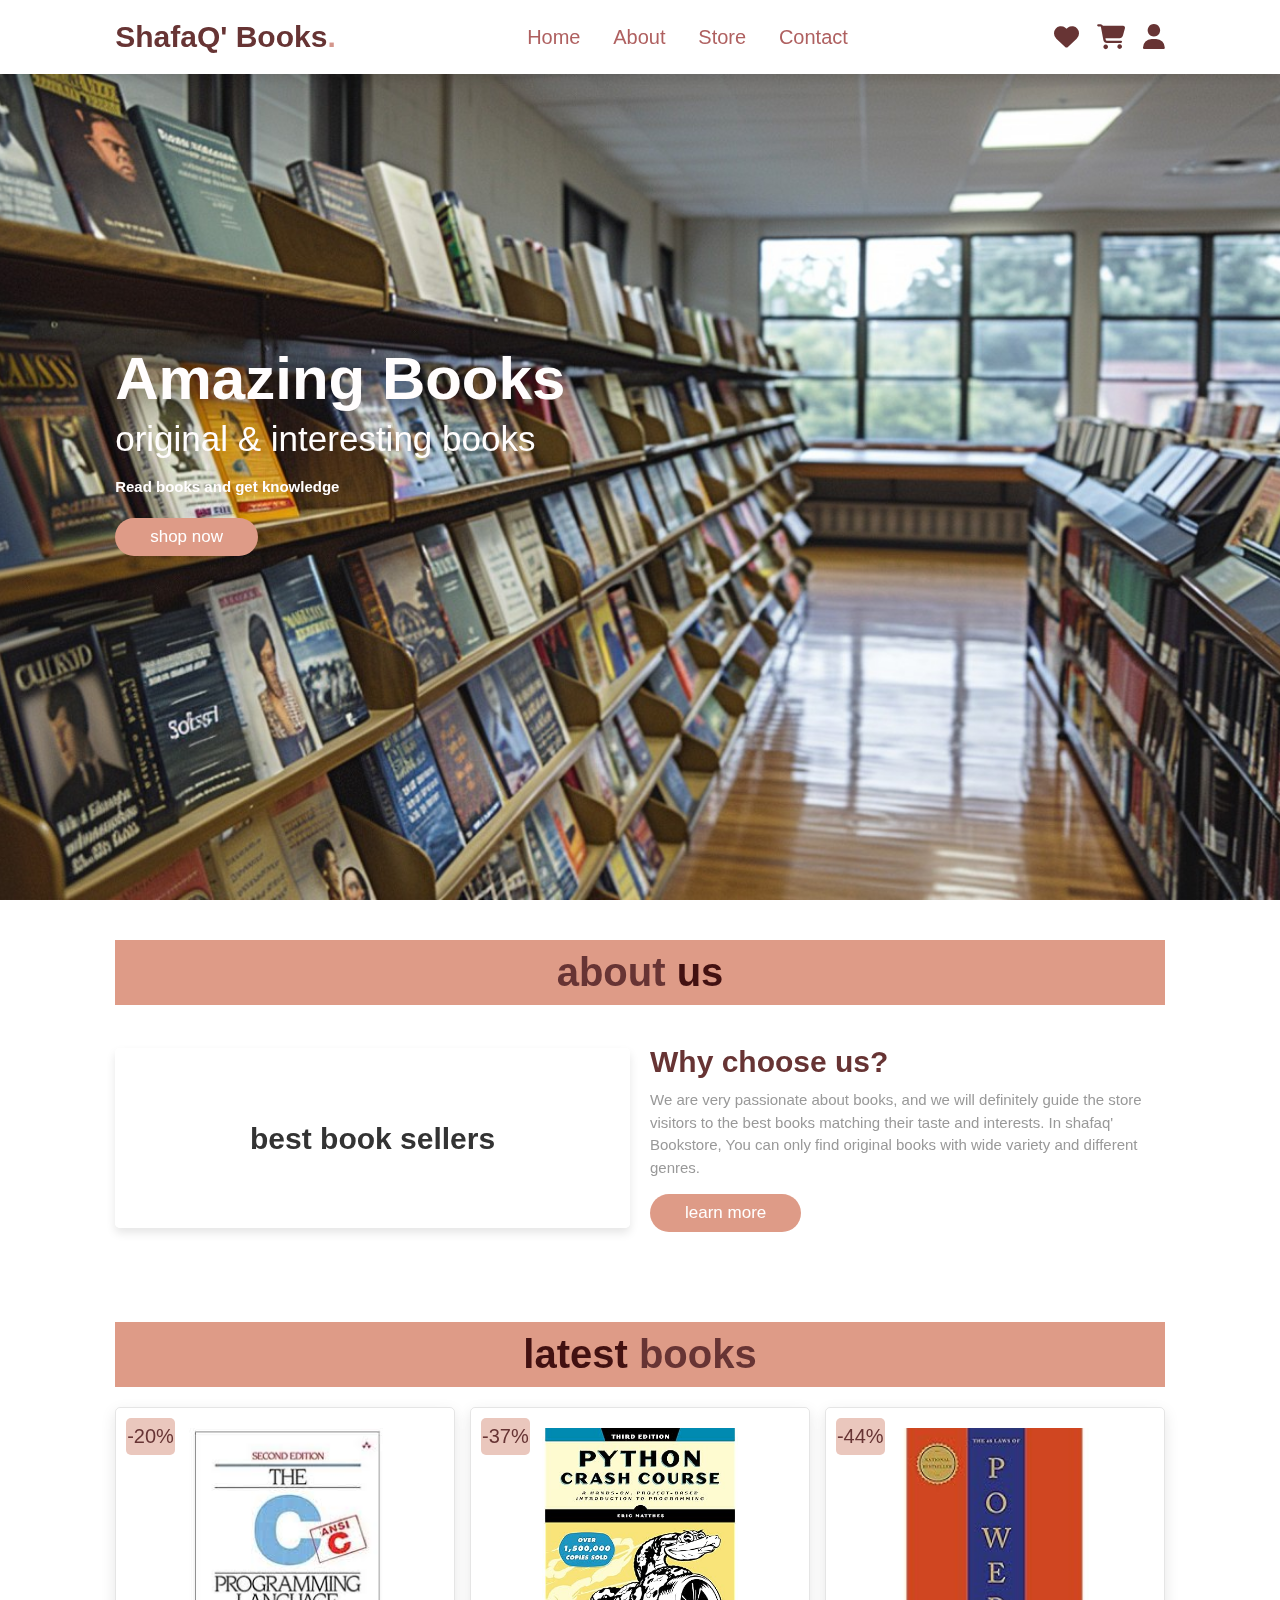
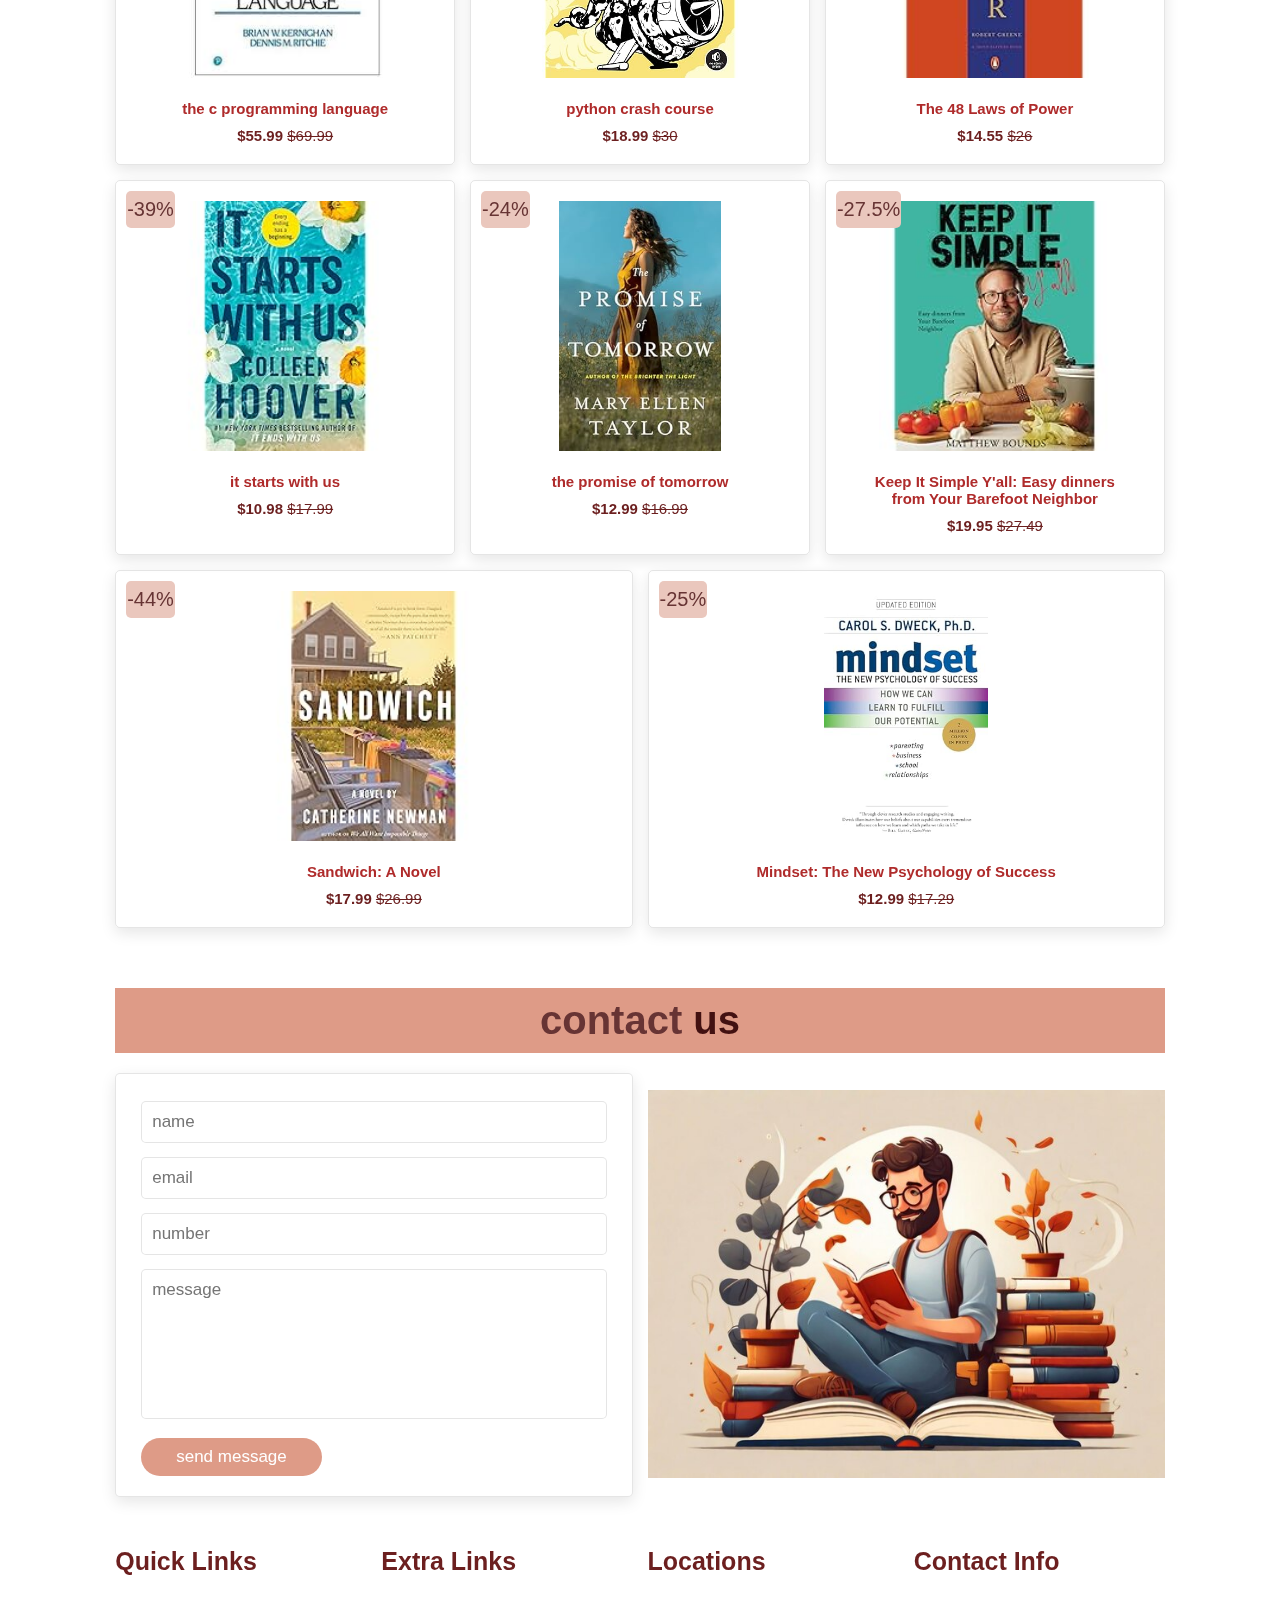
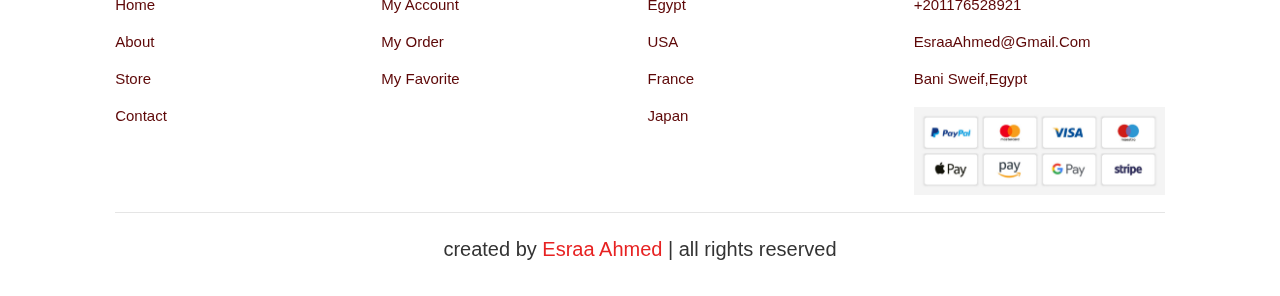
==== commit 2e8de336: "><" ====
--- a/file.html
+++ b/file.html
@@ -10,7 +10,7 @@
     <link rel="stylesheet" href="https://cdnjs.cloudflare.com/ajax/libs/font-awesome/6.5.2/css/all.min.css">
 
 </head>
-><style>
+<style>
     .home{
     display: flex;
     align-items: center;
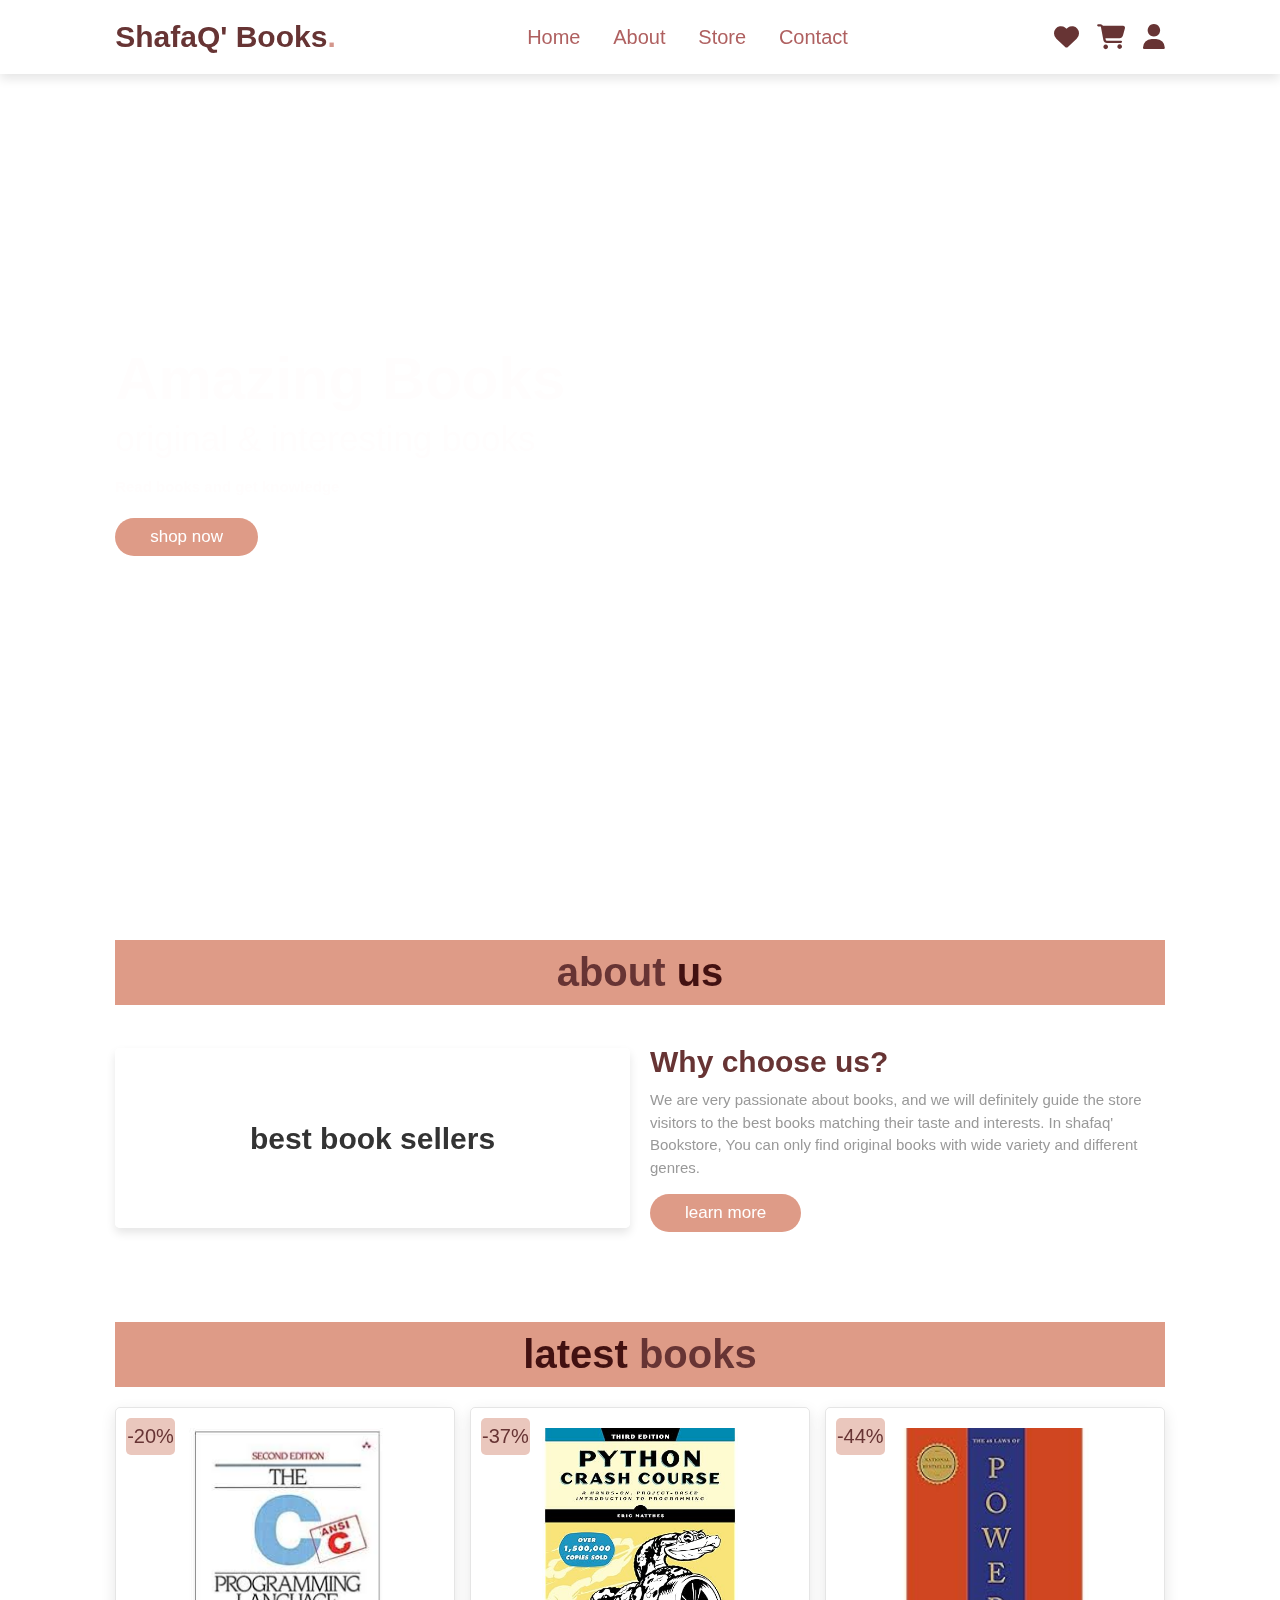
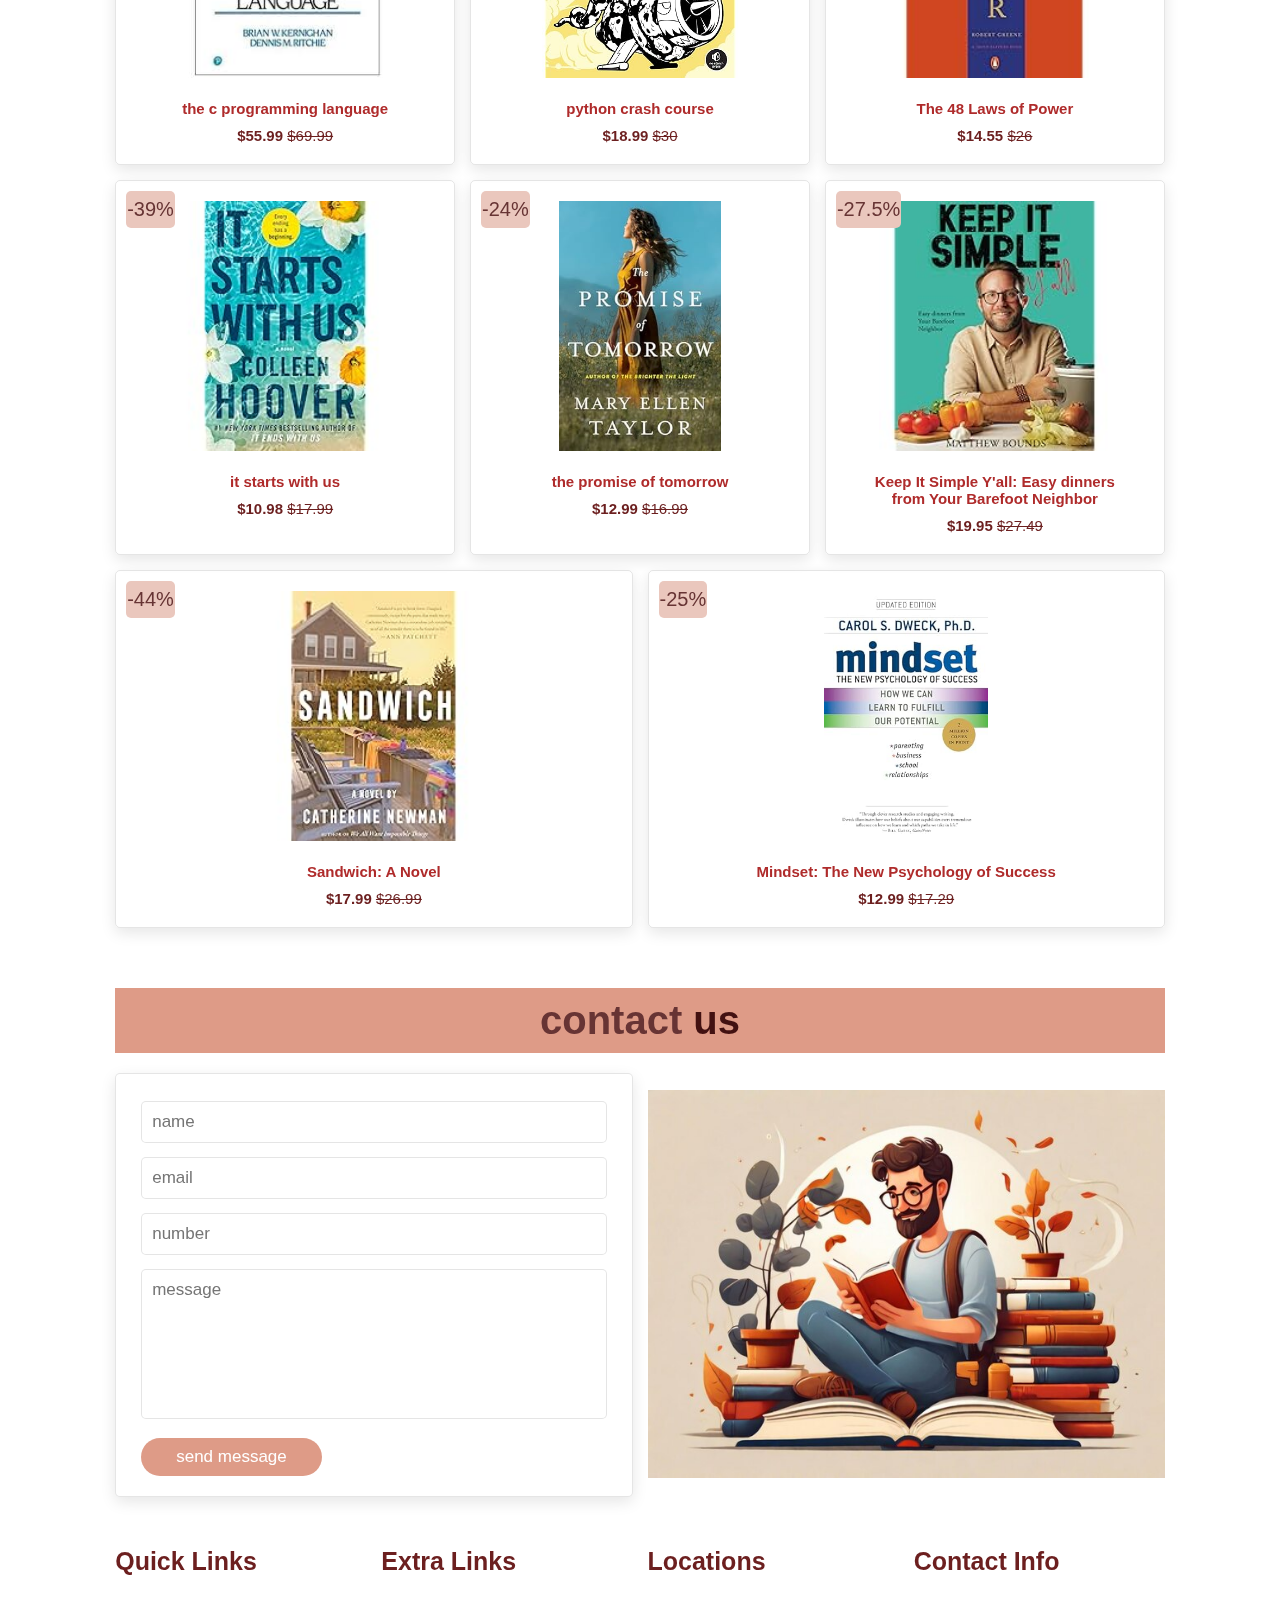
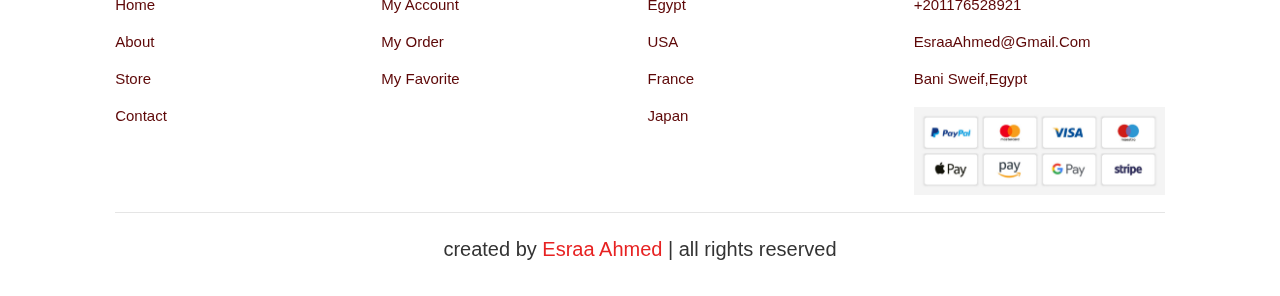
==== commit eaf7eb4b: "css" ====
--- a/file.html
+++ b/file.html
@@ -6,20 +6,10 @@
     
     <title>shafaq' BookStore</title>
     <link rel="icon" href="images/open-book (1).png" type="image/x-icon">
-    <link rel="stylesheet" href="style.css">
+    <link rel="stylesheet" href="css/style.css">
     <link rel="stylesheet" href="https://cdnjs.cloudflare.com/ajax/libs/font-awesome/6.5.2/css/all.min.css">
 
 </head>
-<style>
-    .home{
-    display: flex;
-    align-items: center;
-    min-height: 100vh;
-    background: url(/images/background.jpg)  no-repeat;
-    background-size: cover;
-    background-position: center;
-}
-</style>
 <body>
     <header>
         <input type="checkbox" name="" id="toggler">
--- a/css/style.css
+++ b/css/style.css
@@ -0,0 +1,429 @@
+*{
+    margin: 0;
+    padding: 0;
+    box-sizing: border-box;
+    font-family: Verdana, Geneva, Tahoma, sans-serif;
+    outline: none; border: none;
+    text-decoration: none;
+    text-transform: none;
+    transition: .2s linear;
+}
+:root {
+    --clr-dark: #070a12;
+    --clr-light: #f1f5f9;
+    --clr-accent: #e11d48;
+    --clr-lightRose: #fb7185;
+    --clr-green: #4ade80;
+    --clr-sky: #38bdf8;
+    --clr-pink: #f472b6;
+    --clr-violet: #a78bfa;
+    --clr-yellow: #facc15;
+}
+html{
+    font-size: 62.5%;
+    scroll-behavior: smooth;
+    scroll-padding-top: 6rem;
+    overflow-x: hidden;
+
+}
+section{
+    padding: 2rem 9%;
+}
+.heading{
+    text-align: center;
+    font-size: 4rem;
+    color:#421111;
+    margin: 2rem 0;
+    padding: 1rem;
+    background:rgb(222, 155, 135);
+
+}
+.heading span{
+    color:  rgb(103, 52, 52);
+}
+.btn{
+    display: inline-block;
+    margin-top: 1rem;
+    border-radius: 5rem;
+    background:rgb(222, 155, 135);
+    color: #fff;
+    padding: .9rem 3.5rem;
+    cursor: pointer;
+    font-size:1.7rem;
+}
+.btn:hover{
+    background: rgb(103, 52, 52);
+}
+header{
+    position: fixed;
+    top: 0;
+    left: 0;
+    right: 0;
+    background: white;
+    padding:2rem 9% ;
+    display: flex;
+    justify-content: space-between;
+    align-items: center;
+    z-index: 1000;
+    box-shadow: 0 .5rem 1rem rgba(0, 0, 0, .1);
+}
+header .logo{
+    font-size: 3rem;
+    font-weight: bolder;
+    color: rgb(103, 52, 52);
+    text-transform: capitalize;
+    
+}
+header .logo span{
+    color:rgb(212, 150, 140);
+}
+header .navbar a{
+    font-size: 2rem;
+    padding: 0 1.5rem;
+    color:rgb(175, 96, 96);
+
+}
+header .icons a{
+    font-size: 2.5rem;
+    color: rgb(103, 52, 52);
+    margin-left: 1.5rem;
+    
+}
+header .icons a:hover{
+    color: rgb(212, 150, 140);
+
+}
+header #toggler{
+    display: none;
+}
+header .fa-bars{
+    font-size:3rem ;
+    border-radius: .5rem;
+    color: rgb(182, 145, 101);
+    padding: .5rem 1.5rem ;
+    cursor: pointer;
+    border: .1rem solid rgba(0, 0, 0, .3);
+    display: none;
+}
+.home{
+    display: flex;
+    align-items: center;
+    min-height: 100vh;
+    background-image: url(../images/background.JPG);
+    background-repeat: no-repeat;
+    background-size: cover;
+    background-position: center;
+}
+.home .content{
+    max-width: 50rem;
+}
+.home .content h3{
+    font-size: 6rem;
+    color:rgb(255, 253, 253);
+}
+.home .content span{
+    font-size: 3.5rem;
+    color:rgb(255, 253, 253);
+    padding: 1rem 0;
+    line-height: 1.5;
+    font-weight: 600rem;
+}
+.home .content p{
+    font-size: 1.5rem;
+    color:rgb(255, 253, 253);
+    padding: 1rem 0;
+    line-height: 1.5;
+    font-weight: bolder;
+
+}
+
+.about .row{
+    display: flex;
+    align-items: center;
+    gap: 2rem ;
+    flex-wrap: wrap;
+    padding: 2rem 0;
+    padding-bottom: 3rem;
+}
+.about .row .video-container{
+    flex: 1 1 40rem;
+    position: relative;
+}
+.about .row .video-container video{
+    width: 100%;
+    height: 100%;
+    object-fit: cover;
+    border: 1.5rem solid #fff;
+    border-radius: .5rem;
+    box-shadow: 0 .5rem 1rem rgba(0, 0, 0, .1);
+
+}
+.about .row .video-container h3{
+    position: absolute;
+    top: 50%;
+    transform: translateY(-50%);
+    font-size: 3rem;
+    color: #333;
+    background: #fff;
+    width: 100%;
+    padding: 1rem 2rem ;
+    text-align: center;
+    mix-blend-mode: screen;
+}
+
+.about .row .content{
+    flex:1 1 40rem;
+}
+.about .row .content h3{
+    font-size: 3rem;
+    color:rgb(103, 52, 52);
+
+}
+.about .row .content p{
+    font-size: 1.5rem;
+    color: #999;
+    padding: .5rem 0;
+    padding-top: 1rem;
+    line-height: 1.5 ;
+    
+}
+.products .box-container{
+    display: flex;
+    flex-wrap: wrap;
+    gap: 1.5rem;
+}
+.products .box-container .box{
+    flex: 1 1 30rem;
+    box-shadow: 0 .5rem 1.5rem rgba(0, 0, 0, .1);
+    border-radius: .5rem;
+    border:.1rem solid rgba(0, 0, 0, .1);
+    position: relative;
+
+}
+.products .box-container .box .discount{
+    position: absolute;
+    top: 1rem;
+    left: 1rem;
+    padding:.7rem .1rem;
+    background: rgb(234, 199, 189);
+    color:rgb(103, 52, 52);
+    font-size: 2rem;
+    z-index: 1;
+    border-radius: .5rem;
+}
+.products .box-container .box .image{
+    position: relative;
+    text-align: center;
+    padding-top: 2rem;
+    overflow: hidden;
+    
+}
+.products .box-container .box .image img{
+    height: 25rem;
+}
+.products .box-container .box:hover .image img{
+    transform: scale(1.1);
+}
+.products .box-container .box .image .icons{
+    position: absolute;
+    bottom: -7rem ; left: 0; right: 0;
+    display: flex;
+    
+}
+.products .box-container .box:hover .image .icons{
+    bottom: 0;
+}
+
+.products .box-container .box .image .icons a{
+    height: 5rem;
+    line-height: 5rem;
+    font-size: 2rem;
+    width: 50%;
+    color: #fff;
+    background: rgba(196, 85, 85, 0.877);
+    
+}
+.products .box-container .box .image .icons .cart-btn{
+    border-left: .2rem solid #fff7;
+    border-right: .2rem solid #fff7;
+    width: 100%;
+}
+
+.products .box-container .box .image .icons a:hover{
+    background: #6c1f1f;
+}
+.products .box-container .box .content{
+    padding: 2rem;
+    text-align: center;
+
+}
+.products .box-container .box .content h3{
+    font-size: 1.5rem;
+    color: #af2b2b;
+    
+}
+.products .box-container .box .content .price{
+    font-size: 1.5rem;
+    color: #6c1f1f;
+    font-weight: bolder;
+    padding-top: 1rem ;
+
+
+}
+.products .box-container .box .content .price span{
+    font-size: 1.5rem;
+    color: #6c1f1f;
+    font-weight: lighter;
+    text-decoration: line-through;
+
+}
+.contact .row{
+    display: flex;
+    flex-wrap: wrap;
+    gap: 1.5rem;
+    align-items: center;
+    
+    
+}
+.contact .row form{
+    flex:1 1 40rem;
+    padding:2rem 2.5rem;
+    box-shadow: 0 .5rem 1.5rem rgba(0, 0, 0, .1);
+    border: .1rem solid rgba(0, 0, 0, .1);
+    background: #ffffff;
+    border-radius: .5rem;
+}
+.contact .row .image{
+    flex:1 1 40rem;
+}
+.contact .row .image img {
+    width: 100%;
+    }
+.contact .row form .box{
+    padding:1rem;
+    font-size:1.7rem;
+    color: #333;
+    text-transform: none;
+    border: .1rem solid rgba(0, 0, 0, .1);
+    border-radius: .5rem;
+    margin: .7rem 0;
+    width: 100%;
+}
+.contact .row form .box:focus{
+    border-color: #6c1f1f;
+}
+.contact .row form textarea{
+    height: 15rem ;
+    resize: none;
+}
+.footer .box-container{
+    display: flex;
+    flex-wrap: wrap;
+    gap: 1.5rem;
+}
+.footer .box-container .box{
+    flex: 1 1 25rem;
+}
+.footer .box-container .box h3{
+    font-size: 2.5rem;
+    color: #6c1f1f;
+    padding: 1rem 0;
+    text-transform: capitalize;
+}
+.footer .box-container .box a{
+    display: block;
+    font-size: 1.5rem;
+    color: #5d0707;
+    padding: 1rem 0;
+    text-transform: capitalize;
+}
+.footer .box-container .box a:hover{
+    color: #b20909;
+    text-decoration: underline;
+}
+.footer .box-container .box img{
+    margin-top: 1rem;
+    width: 100%;
+    
+
+}
+.footer .credit{
+    text-align: center;
+    padding: 1.5rem;
+    margin-top: 1.5rem;
+    padding-top: 2.5rem;
+    font-size: 2rem;
+    color: #333;
+    border-top: .1rem solid rgba(0, 0, 0, .1);
+}
+.footer .credit span{
+    color:#e72222;
+}
+
+
+
+
+
+
+
+
+
+
+
+
+
+
+
+
+@media (max-width:991px){
+    html{
+        font-size: 55%;
+    }
+    header{
+        padding: 2rem ;
+    }
+    section{
+        padding: 2rem;
+    }
+    .home{
+        background-position:left ;
+    }
+}
+@media (max-width:768px){
+    header .fa-bars{
+        display: block;
+    }
+    header .navbar{
+        position: absolute;
+        top:100%; left: 0; right: 0;
+        background: #f1f5f9;
+        border-top: .1rem solid rgba(0, 0, 0, .1);
+        clip-path: polygon(0 0 ,100% 0, 100% 0,0 0);
+    }
+    header #toggler:checked ~ .navbar{
+        clip-path:polygon(0 0 ,100% 0, 100% 100%,0 100%);
+    }
+    header .navbar a{
+        margin: 1.5rem;
+        padding: 1.5rem;
+        background: #f1f5f9;
+        border: 1rem solid rgba(0, 0, 0, .1);
+        display: block;
+    }
+    .home .content h3{
+        font-size: 5rem;
+    }
+    .home .content span{
+        font-size: 2.5rem;
+    }
+}
+@media (max-width:450px){
+    html{
+        font-size: 50%;
+    }
+    .heading{
+        font-size: 3rem;
+    }
+    
+}
+
